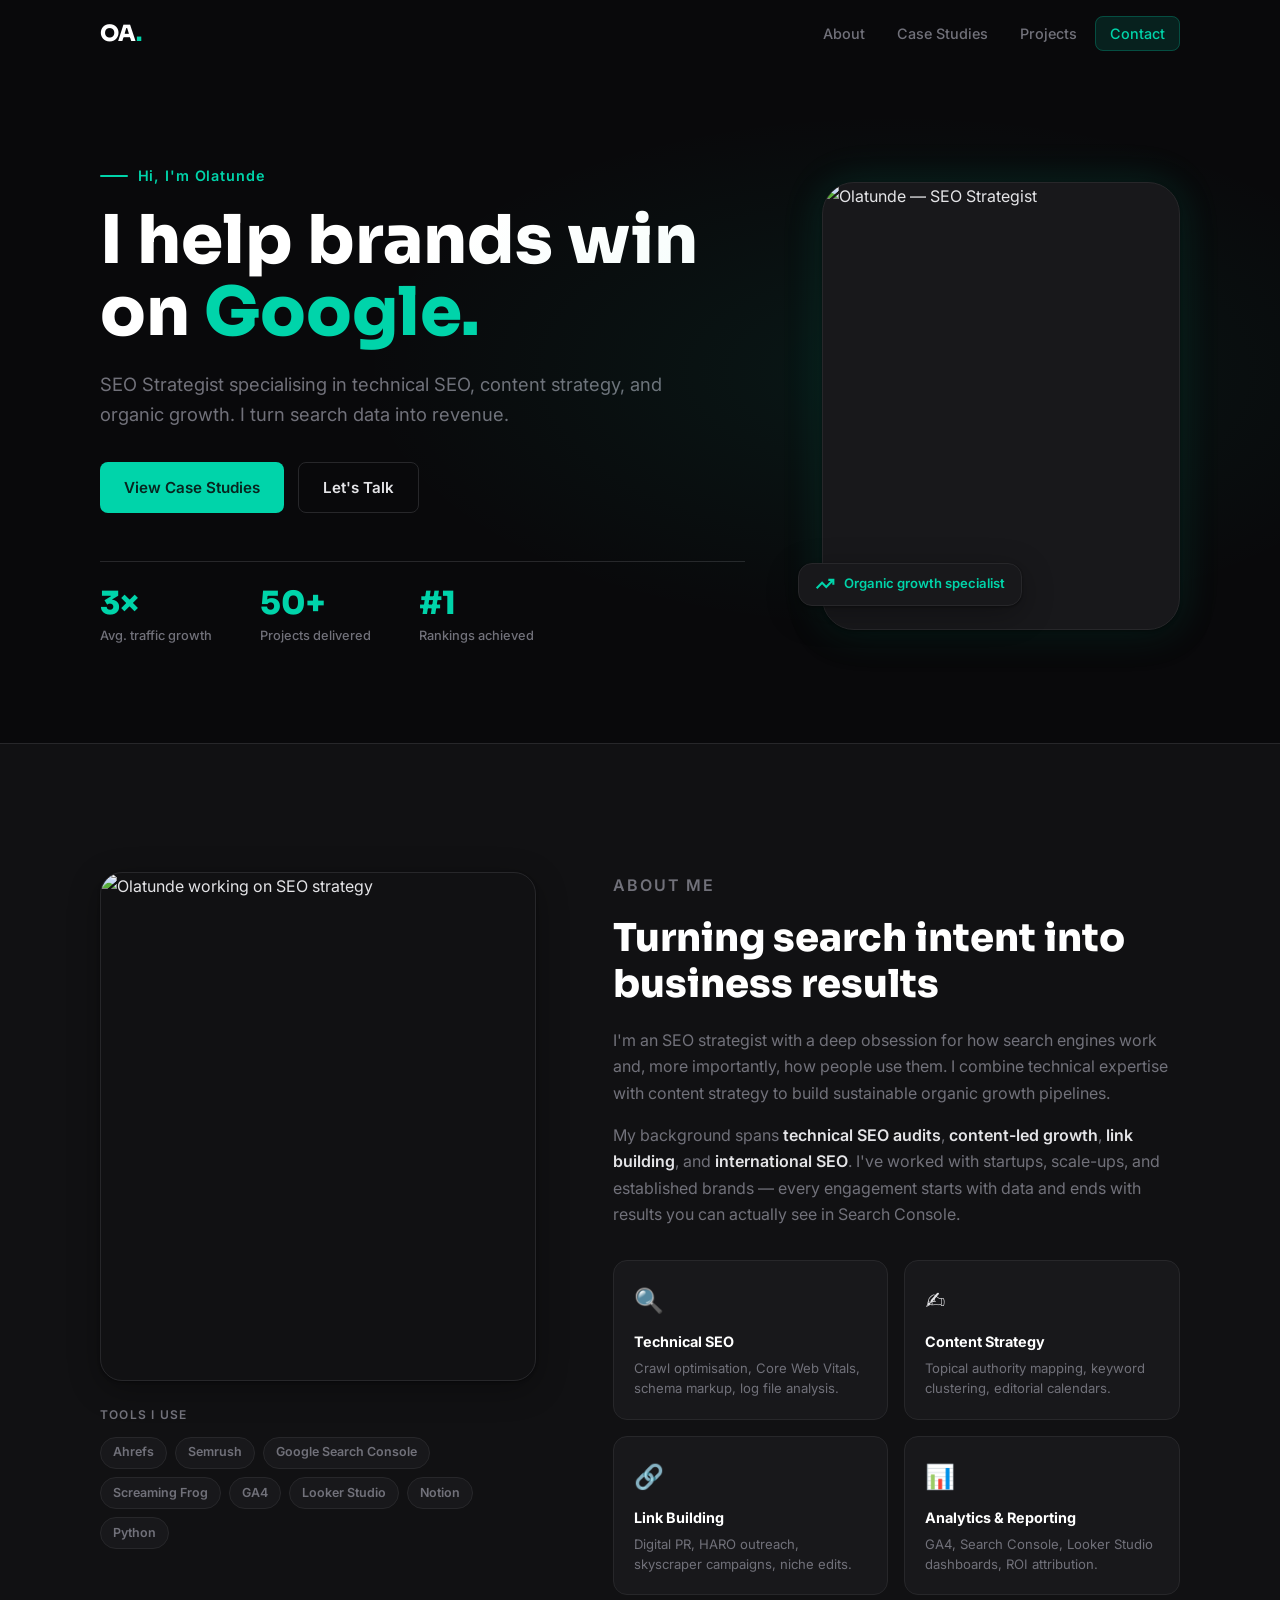
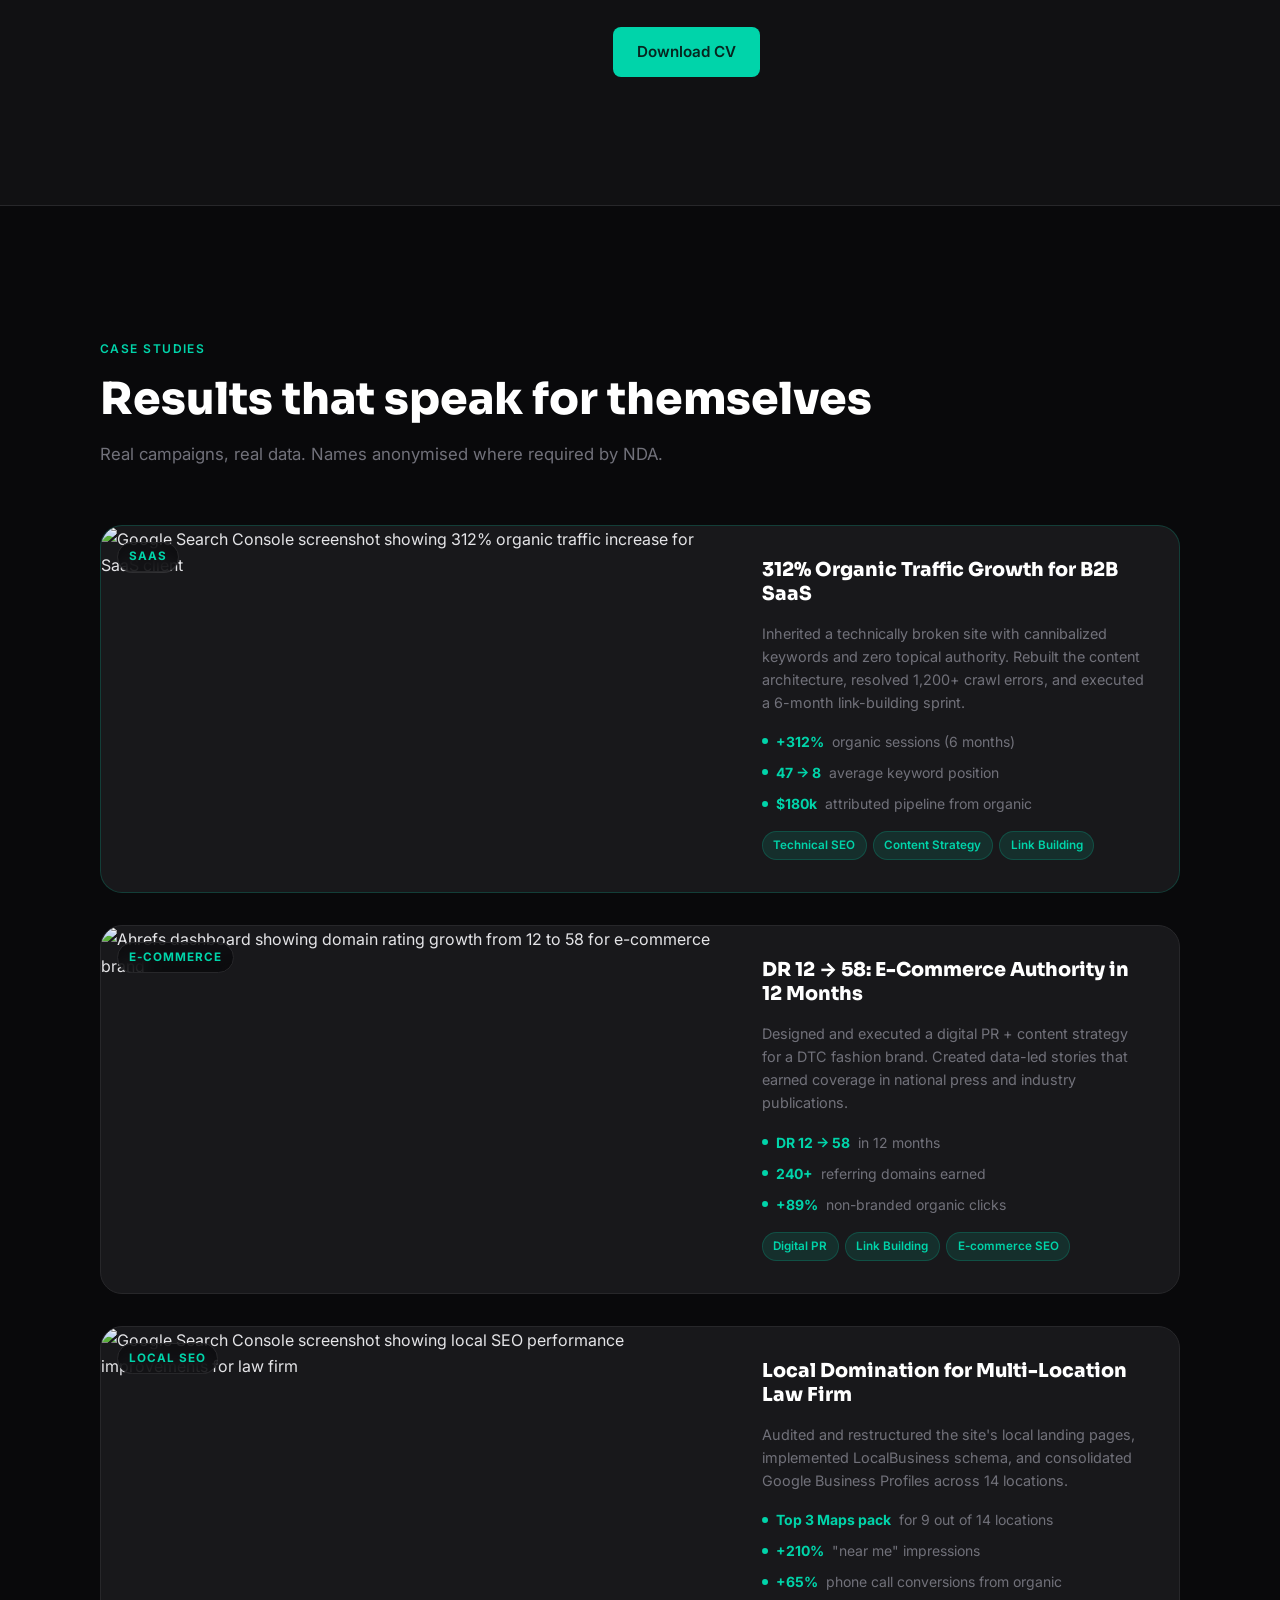
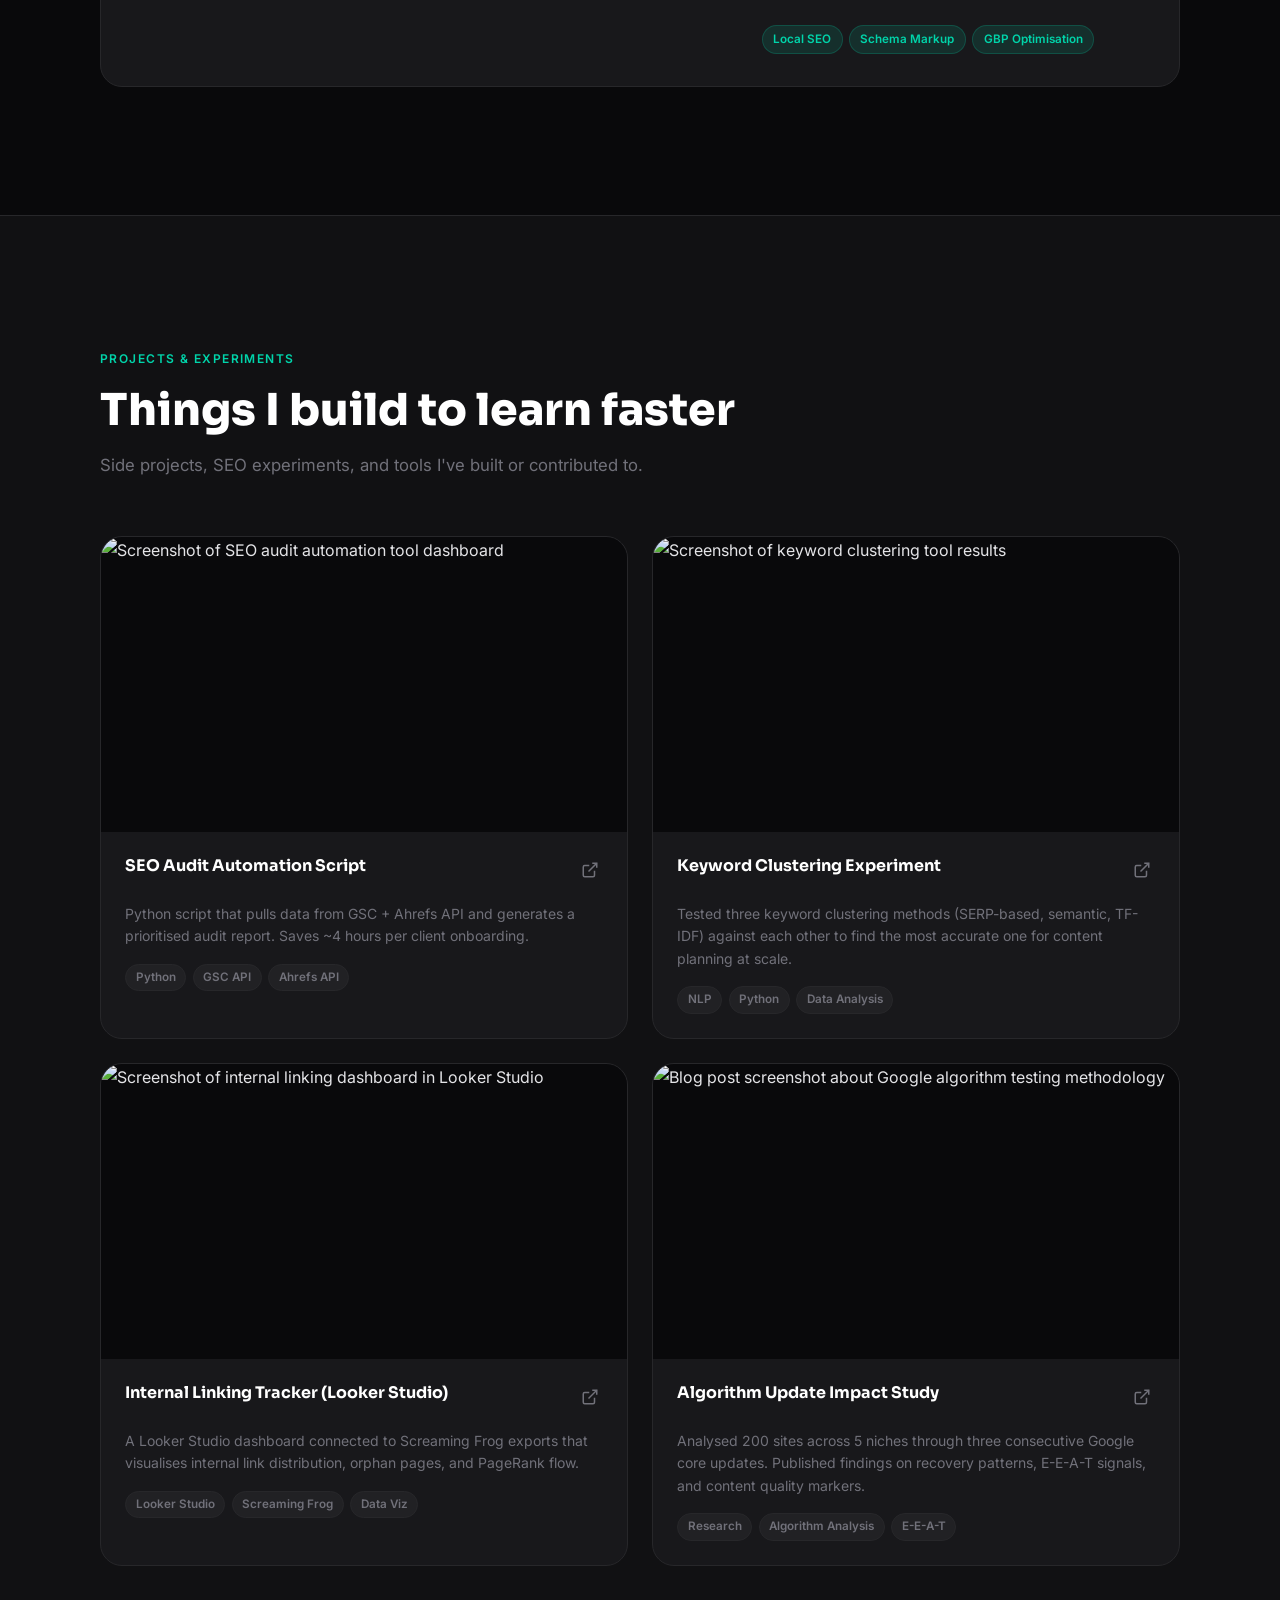
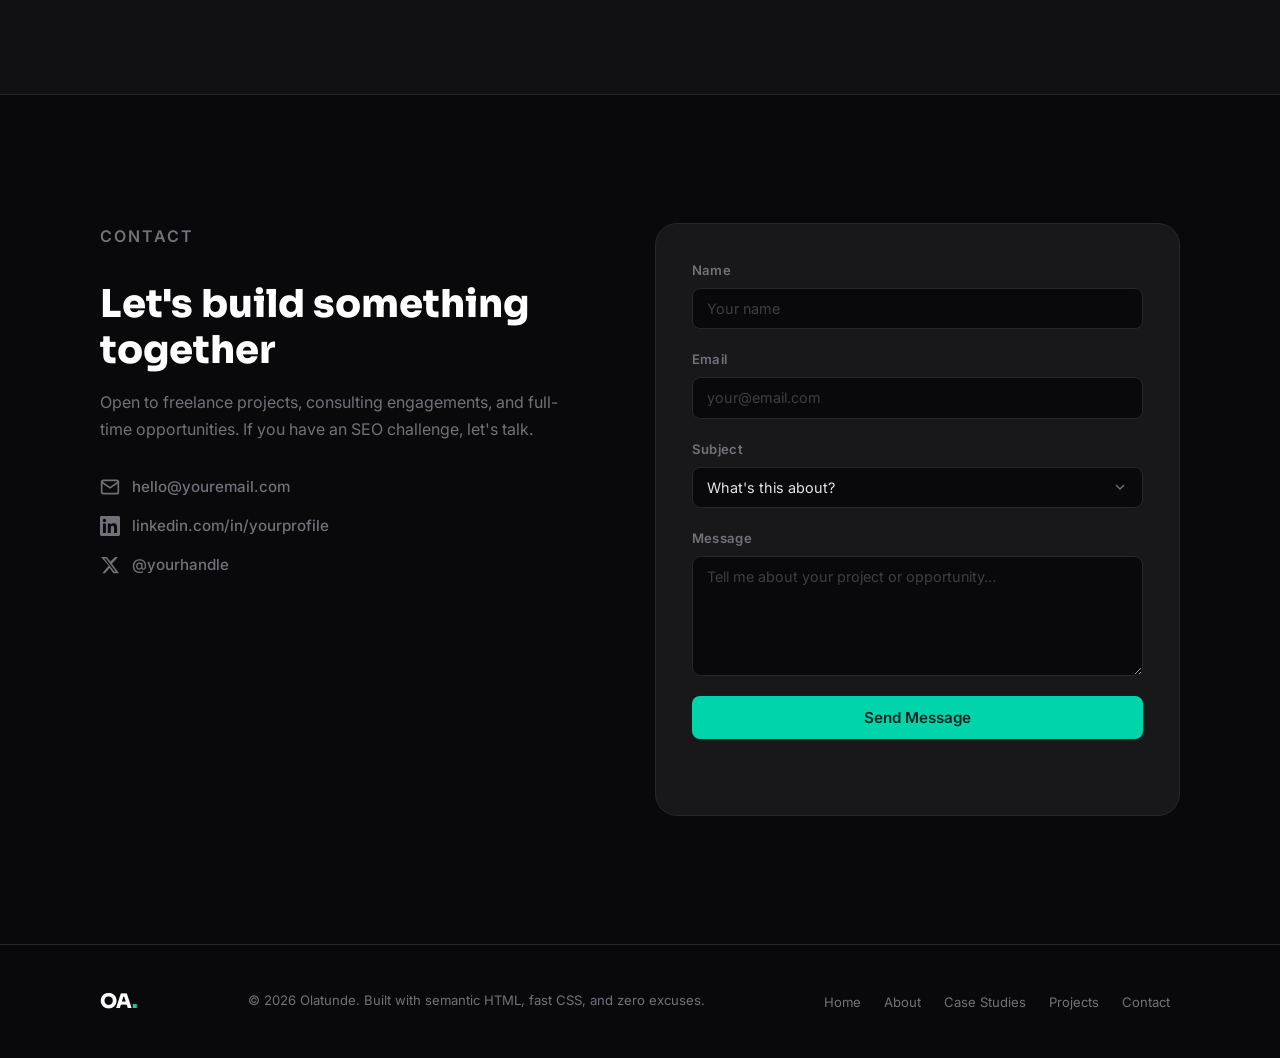
==== index.html @ 40ef5528 "Initial portfolio build: single-page SEO portfolio - Hero section with profile photo, headline, and " ====
<!DOCTYPE html>
<html lang="en">
<head>
  <meta charset="UTF-8" />
  <meta name="viewport" content="width=device-width, initial-scale=1.0" />

  <!-- Primary SEO -->
  <title>Olatunde | SEO Strategist & Growth Specialist</title>
  <meta name="description" content="SEO strategist helping brands grow organic traffic and revenue. View case studies, projects, and results." />
  <meta name="author" content="Olatunde" />
  <meta name="robots" content="index, follow" />
  <link rel="canonical" href="https://yourusername.netlify.app/" />

  <!-- Open Graph (LinkedIn, Slack, WhatsApp previews) -->
  <meta property="og:type" content="website" />
  <meta property="og:title" content="Olatunde | SEO Strategist & Growth Specialist" />
  <meta property="og:description" content="SEO strategist helping brands grow organic traffic and revenue. View case studies, projects, and results." />
  <meta property="og:url" content="https://yourusername.netlify.app/" />
  <meta property="og:image" content="images/og-cover.jpg" />

  <!-- Twitter Card -->
  <meta name="twitter:card" content="summary_large_image" />
  <meta name="twitter:title" content="Olatunde | SEO Strategist" />
  <meta name="twitter:description" content="SEO strategist helping brands grow organic traffic and revenue." />
  <meta name="twitter:image" content="images/og-cover.jpg" />

  <!-- Schema.org structured data -->
  <script type="application/ld+json">
  {
    "@context": "https://schema.org",
    "@type": "Person",
    "name": "Olatunde",
    "jobTitle": "SEO Strategist",
    "description": "SEO strategist helping brands grow organic traffic and revenue.",
    "url": "https://yourusername.netlify.app/",
    "image": "https://yourusername.netlify.app/images/profile.jpg",
    "sameAs": [
      "https://linkedin.com/in/yourprofile",
      "https://twitter.com/yourhandle"
    ]
  }
  </script>

  <link rel="stylesheet" href="styles.css" />
  <link rel="preconnect" href="https://fonts.googleapis.com" />
  <link rel="preconnect" href="https://fonts.gstatic.com" crossorigin />
  <link href="https://fonts.googleapis.com/css2?family=Inter:wght@400;500;600;700;800&family=Sora:wght@700;800&display=swap" rel="stylesheet" />
</head>
<body>

  <!-- ============================================================
       NAVIGATION
  ============================================================ -->
  <header class="site-header" id="site-header">
    <nav class="nav container" aria-label="Main navigation">
      <a href="#home" class="nav-logo">OA<span class="accent">.</span></a>
      <button class="nav-toggle" id="nav-toggle" aria-label="Toggle navigation" aria-expanded="false">
        <span></span><span></span><span></span>
      </button>
      <ul class="nav-links" id="nav-links" role="list">
        <li><a href="#about">About</a></li>
        <li><a href="#case-studies">Case Studies</a></li>
        <li><a href="#projects">Projects</a></li>
        <li><a href="#contact" class="nav-cta">Contact</a></li>
      </ul>
    </nav>
  </header>

  <main>

    <!-- ============================================================
         HERO
    ============================================================ -->
    <section class="hero" id="home" aria-label="Introduction">
      <div class="container hero-inner">
        <div class="hero-text">
          <p class="hero-eyebrow">Hi, I'm Olatunde</p>
          <h1 class="hero-headline">I help brands win on&nbsp;<span class="accent">Google.</span></h1>
          <p class="hero-sub">SEO Strategist specialising in technical SEO, content strategy, and organic growth. I turn search data into revenue.</p>
          <div class="hero-actions">
            <a href="#case-studies" class="btn btn-primary">View Case Studies</a>
            <a href="#contact" class="btn btn-ghost">Let's Talk</a>
          </div>
          <div class="hero-stats">
            <div class="stat">
              <strong>3×</strong>
              <span>Avg. traffic growth</span>
            </div>
            <div class="stat">
              <strong>50+</strong>
              <span>Projects delivered</span>
            </div>
            <div class="stat">
              <strong>#1</strong>
              <span>Rankings achieved</span>
            </div>
          </div>
        </div>
        <div class="hero-image-wrap">
          <!-- Replace src with your own photo -->
          <img
            src="images/profile.jpg"
            alt="Olatunde — SEO Strategist"
            class="hero-photo"
            width="420"
            height="500"
            loading="eager"
          />
          <div class="hero-badge">
            <svg width="20" height="20" viewBox="0 0 24 24" fill="none" stroke="currentColor" stroke-width="2.5" aria-hidden="true"><polyline points="22 7 13.5 15.5 8.5 10.5 2 17"/><polyline points="16 7 22 7 22 13"/></svg>
            <span>Organic growth specialist</span>
          </div>
        </div>
      </div>
    </section>

    <!-- ============================================================
         ABOUT
    ============================================================ -->
    <section class="section about" id="about" aria-label="About me">
      <div class="container about-grid">
        <div class="about-image-col">
          <div class="about-img-frame">
            <!-- Replace with a secondary photo or keep the same profile photo -->
            <img
              src="images/about.jpg"
              alt="Olatunde working on SEO strategy"
              width="480"
              height="560"
              loading="lazy"
            />
          </div>
          <div class="about-tools">
            <p class="label">Tools I use</p>
            <div class="tool-chips">
              <span>Ahrefs</span>
              <span>Semrush</span>
              <span>Google Search Console</span>
              <span>Screaming Frog</span>
              <span>GA4</span>
              <span>Looker Studio</span>
              <span>Notion</span>
              <span>Python</span>
            </div>
          </div>
        </div>
        <div class="about-content">
          <p class="section-label">About Me</p>
          <h2>Turning search intent into business results</h2>
          <p>I'm an SEO strategist with a deep obsession for how search engines work and, more importantly, how people use them. I combine technical expertise with content strategy to build sustainable organic growth pipelines.</p>
          <p>My background spans <strong>technical SEO audits</strong>, <strong>content-led growth</strong>, <strong>link building</strong>, and <strong>international SEO</strong>. I've worked with startups, scale-ups, and established brands — every engagement starts with data and ends with results you can actually see in Search Console.</p>
          <div class="skills-grid">
            <div class="skill-item">
              <div class="skill-icon" aria-hidden="true">🔍</div>
              <h3>Technical SEO</h3>
              <p>Crawl optimisation, Core Web Vitals, schema markup, log file analysis.</p>
            </div>
            <div class="skill-item">
              <div class="skill-icon" aria-hidden="true">✍️</div>
              <h3>Content Strategy</h3>
              <p>Topical authority mapping, keyword clustering, editorial calendars.</p>
            </div>
            <div class="skill-item">
              <div class="skill-icon" aria-hidden="true">🔗</div>
              <h3>Link Building</h3>
              <p>Digital PR, HARO outreach, skyscraper campaigns, niche edits.</p>
            </div>
            <div class="skill-item">
              <div class="skill-icon" aria-hidden="true">📊</div>
              <h3>Analytics & Reporting</h3>
              <p>GA4, Search Console, Looker Studio dashboards, ROI attribution.</p>
            </div>
          </div>
          <a href="files/olatunde-cv.pdf" class="btn btn-primary" download>Download CV</a>
        </div>
      </div>
    </section>

    <!-- ============================================================
         CASE STUDIES
    ============================================================ -->
    <section class="section case-studies" id="case-studies" aria-label="Case studies">
      <div class="container">
        <p class="section-label">Case Studies</p>
        <h2 class="section-title">Results that speak for themselves</h2>
        <p class="section-sub">Real campaigns, real data. Names anonymised where required by NDA.</p>

        <div class="cases-grid">

          <!-- Case Study 1 -->
          <article class="case-card case-card--featured" itemscope itemtype="https://schema.org/CreativeWork">
            <div class="case-image">
              <!-- Replace with a screenshot of your GSC / Ahrefs results -->
              <img
                src="images/case-study-1.jpg"
                alt="Google Search Console screenshot showing 312% organic traffic increase for SaaS client"
                itemprop="image"
                loading="lazy"
                width="700"
                height="400"
              />
              <span class="case-tag">SaaS</span>
            </div>
            <div class="case-body">
              <h3 itemprop="name">312% Organic Traffic Growth for B2B SaaS</h3>
              <p itemprop="description">Inherited a technically broken site with cannibalized keywords and zero topical authority. Rebuilt the content architecture, resolved 1,200+ crawl errors, and executed a 6-month link-building sprint.</p>
              <ul class="case-results">
                <li><strong>+312%</strong> organic sessions (6 months)</li>
                <li><strong>47 → 8</strong> average keyword position</li>
                <li><strong>$180k</strong> attributed pipeline from organic</li>
              </ul>
              <div class="case-chips">
                <span>Technical SEO</span>
                <span>Content Strategy</span>
                <span>Link Building</span>
              </div>
            </div>
          </article>

          <!-- Case Study 2 -->
          <article class="case-card" itemscope itemtype="https://schema.org/CreativeWork">
            <div class="case-image">
              <img
                src="images/case-study-2.jpg"
                alt="Ahrefs dashboard showing domain rating growth from 12 to 58 for e-commerce brand"
                itemprop="image"
                loading="lazy"
                width="700"
                height="400"
              />
              <span class="case-tag">E-commerce</span>
            </div>
            <div class="case-body">
              <h3 itemprop="name">DR 12 → 58: E-Commerce Authority in 12 Months</h3>
              <p itemprop="description">Designed and executed a digital PR + content strategy for a DTC fashion brand. Created data-led stories that earned coverage in national press and industry publications.</p>
              <ul class="case-results">
                <li><strong>DR 12 → 58</strong> in 12 months</li>
                <li><strong>240+</strong> referring domains earned</li>
                <li><strong>+89%</strong> non-branded organic clicks</li>
              </ul>
              <div class="case-chips">
                <span>Digital PR</span>
                <span>Link Building</span>
                <span>E-commerce SEO</span>
              </div>
            </div>
          </article>

          <!-- Case Study 3 -->
          <article class="case-card" itemscope itemtype="https://schema.org/CreativeWork">
            <div class="case-image">
              <img
                src="images/case-study-3.jpg"
                alt="Google Search Console screenshot showing local SEO performance improvements for law firm"
                itemprop="image"
                loading="lazy"
                width="700"
                height="400"
              />
              <span class="case-tag">Local SEO</span>
            </div>
            <div class="case-body">
              <h3 itemprop="name">Local Domination for Multi-Location Law Firm</h3>
              <p itemprop="description">Audited and restructured the site's local landing pages, implemented LocalBusiness schema, and consolidated Google Business Profiles across 14 locations.</p>
              <ul class="case-results">
                <li><strong>Top 3 Maps pack</strong> for 9 out of 14 locations</li>
                <li><strong>+210%</strong> "near me" impressions</li>
                <li><strong>+65%</strong> phone call conversions from organic</li>
              </ul>
              <div class="case-chips">
                <span>Local SEO</span>
                <span>Schema Markup</span>
                <span>GBP Optimisation</span>
              </div>
            </div>
          </article>

        </div>
      </div>
    </section>

    <!-- ============================================================
         PROJECTS / EXPERIMENTS
    ============================================================ -->
    <section class="section projects" id="projects" aria-label="Personal projects and experiments">
      <div class="container">
        <p class="section-label">Projects & Experiments</p>
        <h2 class="section-title">Things I build to learn faster</h2>
        <p class="section-sub">Side projects, SEO experiments, and tools I've built or contributed to.</p>

        <div class="projects-grid">

          <article class="project-card">
            <div class="project-image">
              <img
                src="images/project-1.jpg"
                alt="Screenshot of SEO audit automation tool dashboard"
                loading="lazy"
                width="480"
                height="280"
              />
            </div>
            <div class="project-body">
              <div class="project-header">
                <h3>SEO Audit Automation Script</h3>
                <a href="https://github.com/yourusername/seo-audit-tool" target="_blank" rel="noopener noreferrer" class="project-link" aria-label="View SEO Audit Automation on GitHub">
                  <svg width="18" height="18" viewBox="0 0 24 24" fill="none" stroke="currentColor" stroke-width="2" aria-hidden="true"><path d="M18 13v6a2 2 0 0 1-2 2H5a2 2 0 0 1-2-2V8a2 2 0 0 1 2-2h6"/><polyline points="15 3 21 3 21 9"/><line x1="10" y1="14" x2="21" y2="3"/></svg>
                </a>
              </div>
              <p>Python script that pulls data from GSC + Ahrefs API and generates a prioritised audit report. Saves ~4 hours per client onboarding.</p>
              <div class="project-chips">
                <span>Python</span><span>GSC API</span><span>Ahrefs API</span>
              </div>
            </div>
          </article>

          <article class="project-card">
            <div class="project-image">
              <img
                src="images/project-2.jpg"
                alt="Screenshot of keyword clustering tool results"
                loading="lazy"
                width="480"
                height="280"
              />
            </div>
            <div class="project-body">
              <div class="project-header">
                <h3>Keyword Clustering Experiment</h3>
                <a href="https://github.com/yourusername/keyword-clustering" target="_blank" rel="noopener noreferrer" class="project-link" aria-label="View Keyword Clustering Experiment on GitHub">
                  <svg width="18" height="18" viewBox="0 0 24 24" fill="none" stroke="currentColor" stroke-width="2" aria-hidden="true"><path d="M18 13v6a2 2 0 0 1-2 2H5a2 2 0 0 1-2-2V8a2 2 0 0 1 2-2h6"/><polyline points="15 3 21 3 21 9"/><line x1="10" y1="14" x2="21" y2="3"/></svg>
                </a>
              </div>
              <p>Tested three keyword clustering methods (SERP-based, semantic, TF-IDF) against each other to find the most accurate one for content planning at scale.</p>
              <div class="project-chips">
                <span>NLP</span><span>Python</span><span>Data Analysis</span>
              </div>
            </div>
          </article>

          <article class="project-card">
            <div class="project-image">
              <img
                src="images/project-3.jpg"
                alt="Screenshot of internal linking dashboard in Looker Studio"
                loading="lazy"
                width="480"
                height="280"
              />
            </div>
            <div class="project-body">
              <div class="project-header">
                <h3>Internal Linking Tracker (Looker Studio)</h3>
                <a href="https://github.com/yourusername/internal-link-tracker" target="_blank" rel="noopener noreferrer" class="project-link" aria-label="View Internal Linking Tracker on GitHub">
                  <svg width="18" height="18" viewBox="0 0 24 24" fill="none" stroke="currentColor" stroke-width="2" aria-hidden="true"><path d="M18 13v6a2 2 0 0 1-2 2H5a2 2 0 0 1-2-2V8a2 2 0 0 1 2-2h6"/><polyline points="15 3 21 3 21 9"/><line x1="10" y1="14" x2="21" y2="3"/></svg>
                </a>
              </div>
              <p>A Looker Studio dashboard connected to Screaming Frog exports that visualises internal link distribution, orphan pages, and PageRank flow.</p>
              <div class="project-chips">
                <span>Looker Studio</span><span>Screaming Frog</span><span>Data Viz</span>
              </div>
            </div>
          </article>

          <article class="project-card">
            <div class="project-image">
              <img
                src="images/project-4.jpg"
                alt="Blog post screenshot about Google algorithm testing methodology"
                loading="lazy"
                width="480"
                height="280"
              />
            </div>
            <div class="project-body">
              <div class="project-header">
                <h3>Algorithm Update Impact Study</h3>
                <a href="https://yourusername.netlify.app/blog/algorithm-study" target="_blank" rel="noopener noreferrer" class="project-link" aria-label="Read the Algorithm Update Study">
                  <svg width="18" height="18" viewBox="0 0 24 24" fill="none" stroke="currentColor" stroke-width="2" aria-hidden="true"><path d="M18 13v6a2 2 0 0 1-2 2H5a2 2 0 0 1-2-2V8a2 2 0 0 1 2-2h6"/><polyline points="15 3 21 3 21 9"/><line x1="10" y1="14" x2="21" y2="3"/></svg>
                </a>
              </div>
              <p>Analysed 200 sites across 5 niches through three consecutive Google core updates. Published findings on recovery patterns, E-E-A-T signals, and content quality markers.</p>
              <div class="project-chips">
                <span>Research</span><span>Algorithm Analysis</span><span>E-E-A-T</span>
              </div>
            </div>
          </article>

        </div>
      </div>
    </section>

    <!-- ============================================================
         CONTACT
    ============================================================ -->
    <section class="section contact" id="contact" aria-label="Contact">
      <div class="container contact-inner">
        <div class="contact-text">
          <p class="section-label">Contact</p>
          <h2>Let's build something together</h2>
          <p>Open to freelance projects, consulting engagements, and full-time opportunities. If you have an SEO challenge, let's talk.</p>
          <ul class="contact-links" role="list">
            <li>
              <a href="mailto:hello@youremail.com" class="contact-link">
                <svg width="20" height="20" viewBox="0 0 24 24" fill="none" stroke="currentColor" stroke-width="2" aria-hidden="true"><path d="M4 4h16c1.1 0 2 .9 2 2v12c0 1.1-.9 2-2 2H4c-1.1 0-2-.9-2-2V6c0-1.1.9-2 2-2z"/><polyline points="22,6 12,13 2,6"/></svg>
                hello@youremail.com
              </a>
            </li>
            <li>
              <a href="https://linkedin.com/in/yourprofile" target="_blank" rel="noopener noreferrer" class="contact-link">
                <svg width="20" height="20" viewBox="0 0 24 24" fill="currentColor" aria-hidden="true"><path d="M20.447 20.452h-3.554v-5.569c0-1.328-.027-3.037-1.852-3.037-1.853 0-2.136 1.445-2.136 2.939v5.667H9.351V9h3.414v1.561h.046c.477-.9 1.637-1.85 3.37-1.85 3.601 0 4.267 2.37 4.267 5.455v6.286zM5.337 7.433a2.062 2.062 0 0 1-2.063-2.065 2.064 2.064 0 1 1 2.063 2.065zm1.782 13.019H3.555V9h3.564v11.452zM22.225 0H1.771C.792 0 0 .774 0 1.729v20.542C0 23.227.792 24 1.771 24h20.451C23.2 24 24 23.227 24 22.271V1.729C24 .774 23.2 0 22.222 0h.003z"/></svg>
                linkedin.com/in/yourprofile
              </a>
            </li>
            <li>
              <a href="https://twitter.com/yourhandle" target="_blank" rel="noopener noreferrer" class="contact-link">
                <svg width="20" height="20" viewBox="0 0 24 24" fill="currentColor" aria-hidden="true"><path d="M18.244 2.25h3.308l-7.227 8.26 8.502 11.24H16.17l-4.714-6.231-5.401 6.231H2.744l7.737-8.835L1.254 2.25H8.08l4.259 5.632L18.244 2.25zm-1.161 17.52h1.833L7.084 4.126H5.117L17.083 19.77z"/></svg>
                @yourhandle
              </a>
            </li>
          </ul>
        </div>
        <form class="contact-form" id="contact-form" action="https://formspree.io/f/YOUR_FORM_ID" method="POST" novalidate>
          <div class="form-group">
            <label for="name">Name</label>
            <input type="text" id="name" name="name" placeholder="Your name" required autocomplete="name" />
          </div>
          <div class="form-group">
            <label for="email">Email</label>
            <input type="email" id="email" name="email" placeholder="your@email.com" required autocomplete="email" />
          </div>
          <div class="form-group">
            <label for="subject">Subject</label>
            <select id="subject" name="subject" required>
              <option value="" disabled selected>What's this about?</option>
              <option value="freelance">Freelance project</option>
              <option value="fulltime">Full-time opportunity</option>
              <option value="consulting">Consulting</option>
              <option value="other">Something else</option>
            </select>
          </div>
          <div class="form-group">
            <label for="message">Message</label>
            <textarea id="message" name="message" rows="5" placeholder="Tell me about your project or opportunity…" required></textarea>
          </div>
          <button type="submit" class="btn btn-primary btn-full">Send Message</button>
          <p class="form-status" id="form-status" aria-live="polite"></p>
        </form>
      </div>
    </section>

  </main>

  <!-- ============================================================
       FOOTER
  ============================================================ -->
  <footer class="site-footer">
    <div class="container footer-inner">
      <p class="footer-logo">OA<span class="accent">.</span></p>
      <p class="footer-copy">&copy; <span id="year"></span> Olatunde. Built with semantic HTML, fast CSS, and zero excuses.</p>
      <ul class="footer-nav" role="list">
        <li><a href="#home">Home</a></li>
        <li><a href="#about">About</a></li>
        <li><a href="#case-studies">Case Studies</a></li>
        <li><a href="#projects">Projects</a></li>
        <li><a href="#contact">Contact</a></li>
      </ul>
    </div>
  </footer>

  <script src="script.js"></script>
</body>
</html>
---- styles.css ----
/* ============================================================
   DESIGN TOKENS
============================================================ */
:root {
  --color-bg: #09090b;
  --color-bg-2: #111113;
  --color-bg-card: #18181b;
  --color-border: #27272a;
  --color-text: #e4e4e7;
  --color-text-muted: #71717a;
  --color-accent: #00d4aa;
  --color-accent-dim: rgba(0, 212, 170, 0.12);
  --color-accent-hover: #00f0c2;
  --color-white: #ffffff;

  --font-sans: 'Inter', system-ui, -apple-system, sans-serif;
  --font-display: 'Sora', 'Inter', system-ui, sans-serif;

  --radius-sm: 8px;
  --radius-md: 14px;
  --radius-lg: 22px;
  --radius-xl: 32px;

  --shadow-card: 0 1px 3px rgba(0,0,0,0.4), 0 8px 32px rgba(0,0,0,0.3);
  --shadow-accent: 0 0 40px rgba(0, 212, 170, 0.15);

  --max-width: 1160px;
  --nav-h: 68px;

  --transition: 0.22s cubic-bezier(0.4, 0, 0.2, 1);
}

/* ============================================================
   RESET & BASE
============================================================ */
*, *::before, *::after {
  box-sizing: border-box;
  margin: 0;
  padding: 0;
}

html {
  scroll-behavior: smooth;
  scroll-padding-top: var(--nav-h);
  -webkit-text-size-adjust: 100%;
}

body {
  font-family: var(--font-sans);
  background-color: var(--color-bg);
  color: var(--color-text);
  line-height: 1.65;
  font-size: 1rem;
  -webkit-font-smoothing: antialiased;
}

img, video {
  display: block;
  max-width: 100%;
  height: auto;
}

a {
  color: inherit;
  text-decoration: none;
}

ul { list-style: none; }

button {
  font-family: inherit;
  cursor: pointer;
  border: none;
  background: none;
}

/* ============================================================
   LAYOUT
============================================================ */
.container {
  width: 100%;
  max-width: var(--max-width);
  margin-inline: auto;
  padding-inline: clamp(1.25rem, 5vw, 2.5rem);
}

.section {
  padding-block: clamp(5rem, 10vw, 8rem);
}

/* ============================================================
   TYPOGRAPHY HELPERS
============================================================ */
.section-label {
  display: inline-block;
  font-size: 0.75rem;
  font-weight: 600;
  letter-spacing: 0.12em;
  text-transform: uppercase;
  color: var(--color-accent);
  margin-bottom: 1rem;
}

.section-title {
  font-family: var(--font-display);
  font-size: clamp(1.9rem, 4vw, 2.75rem);
  font-weight: 800;
  line-height: 1.15;
  color: var(--color-white);
  margin-bottom: 1rem;
}

.section-sub {
  font-size: 1.05rem;
  color: var(--color-text-muted);
  max-width: 52ch;
  margin-bottom: 3.5rem;
}

.accent { color: var(--color-accent); }
.label { font-size: 0.75rem; font-weight: 600; letter-spacing: 0.1em; text-transform: uppercase; color: var(--color-text-muted); margin-bottom: 0.75rem; }

/* ============================================================
   BUTTONS
============================================================ */
.btn {
  display: inline-flex;
  align-items: center;
  gap: 0.5rem;
  padding: 0.75rem 1.5rem;
  border-radius: var(--radius-sm);
  font-size: 0.95rem;
  font-weight: 600;
  transition: all var(--transition);
  white-space: nowrap;
}

.btn-primary {
  background: var(--color-accent);
  color: #07251f;
}
.btn-primary:hover, .btn-primary:focus-visible {
  background: var(--color-accent-hover);
  box-shadow: 0 0 24px rgba(0, 212, 170, 0.35);
  transform: translateY(-1px);
}

.btn-ghost {
  border: 1px solid var(--color-border);
  color: var(--color-text);
  background: transparent;
}
.btn-ghost:hover, .btn-ghost:focus-visible {
  border-color: var(--color-accent);
  color: var(--color-accent);
  transform: translateY(-1px);
}

.btn-full { width: 100%; justify-content: center; }

/* ============================================================
   NAVIGATION
============================================================ */
.site-header {
  position: fixed;
  top: 0;
  inset-inline: 0;
  z-index: 100;
  height: var(--nav-h);
  display: flex;
  align-items: center;
  transition: background var(--transition), backdrop-filter var(--transition), border-color var(--transition);
  border-bottom: 1px solid transparent;
}

.site-header.scrolled {
  background: rgba(9, 9, 11, 0.85);
  backdrop-filter: blur(16px);
  -webkit-backdrop-filter: blur(16px);
  border-color: var(--color-border);
}

.nav {
  display: flex;
  align-items: center;
  justify-content: space-between;
  gap: 2rem;
}

.nav-logo {
  font-family: var(--font-display);
  font-size: 1.4rem;
  font-weight: 800;
  color: var(--color-white);
  flex-shrink: 0;
}

.nav-links {
  display: flex;
  align-items: center;
  gap: 0.25rem;
}

.nav-links a {
  padding: 0.5rem 0.875rem;
  font-size: 0.9rem;
  font-weight: 500;
  border-radius: var(--radius-sm);
  color: var(--color-text-muted);
  transition: color var(--transition), background var(--transition);
}
.nav-links a:hover, .nav-links a:focus-visible, .nav-links a.active {
  color: var(--color-white);
  background: rgba(255,255,255,0.06);
}

.nav-cta {
  background: var(--color-accent-dim) !important;
  color: var(--color-accent) !important;
  border: 1px solid rgba(0, 212, 170, 0.25) !important;
}
.nav-cta:hover, .nav-cta:focus-visible {
  background: var(--color-accent-dim) !important;
  color: var(--color-accent-hover) !important;
  border-color: var(--color-accent) !important;
}

/* Hamburger */
.nav-toggle {
  display: none;
  flex-direction: column;
  gap: 5px;
  padding: 0.5rem;
  border-radius: var(--radius-sm);
}
.nav-toggle span {
  display: block;
  width: 22px;
  height: 2px;
  background: var(--color-text);
  border-radius: 2px;
  transition: transform var(--transition), opacity var(--transition);
}
.nav-toggle[aria-expanded="true"] span:nth-child(1) { transform: translateY(7px) rotate(45deg); }
.nav-toggle[aria-expanded="true"] span:nth-child(2) { opacity: 0; }
.nav-toggle[aria-expanded="true"] span:nth-child(3) { transform: translateY(-7px) rotate(-45deg); }

/* ============================================================
   HERO
============================================================ */
.hero {
  padding-top: calc(var(--nav-h) + clamp(3rem, 8vw, 6rem));
  padding-bottom: clamp(4rem, 8vw, 6rem);
  position: relative;
  overflow: hidden;
}

/* subtle radial glow */
.hero::before {
  content: '';
  position: absolute;
  inset: 0;
  background: radial-gradient(ellipse 60% 50% at 70% 50%, rgba(0,212,170,0.07) 0%, transparent 70%);
  pointer-events: none;
}

.hero-inner {
  display: grid;
  grid-template-columns: 1fr auto;
  gap: clamp(2rem, 6vw, 5rem);
  align-items: center;
}

.hero-eyebrow {
  font-size: 0.9rem;
  font-weight: 600;
  color: var(--color-accent);
  letter-spacing: 0.06em;
  margin-bottom: 1rem;
  display: flex;
  align-items: center;
  gap: 0.6rem;
}
.hero-eyebrow::before {
  content: '';
  display: block;
  width: 28px;
  height: 2px;
  background: var(--color-accent);
  border-radius: 2px;
}

.hero-headline {
  font-family: var(--font-display);
  font-size: clamp(2.4rem, 6vw, 4.2rem);
  font-weight: 800;
  line-height: 1.08;
  color: var(--color-white);
  margin-bottom: 1.25rem;
}

.hero-sub {
  font-size: clamp(1rem, 2vw, 1.15rem);
  color: var(--color-text-muted);
  max-width: 48ch;
  margin-bottom: 2rem;
}

.hero-actions {
  display: flex;
  flex-wrap: wrap;
  gap: 0.875rem;
  margin-bottom: 3rem;
}

.hero-stats {
  display: flex;
  gap: clamp(1.5rem, 4vw, 3rem);
  padding-top: 1.5rem;
  border-top: 1px solid var(--color-border);
}

.stat strong {
  display: block;
  font-family: var(--font-display);
  font-size: clamp(1.5rem, 3vw, 2rem);
  font-weight: 800;
  color: var(--color-accent);
  line-height: 1.1;
}

.stat span {
  font-size: 0.8rem;
  color: var(--color-text-muted);
  font-weight: 500;
}

/* Profile photo */
.hero-image-wrap {
  position: relative;
  flex-shrink: 0;
}

.hero-photo {
  width: clamp(240px, 28vw, 380px);
  height: auto;
  aspect-ratio: 4/5;
  object-fit: cover;
  border-radius: var(--radius-xl);
  border: 1px solid var(--color-border);
  box-shadow: var(--shadow-card), var(--shadow-accent);
}

/* Placeholder style when no image */
.hero-photo[src="images/profile.jpg"]:not([complete]) {
  background: var(--color-bg-card);
}

.hero-badge {
  position: absolute;
  bottom: 1.5rem;
  left: -1.5rem;
  display: flex;
  align-items: center;
  gap: 0.6rem;
  background: var(--color-bg-card);
  border: 1px solid var(--color-border);
  padding: 0.6rem 1rem;
  border-radius: var(--radius-md);
  font-size: 0.82rem;
  font-weight: 600;
  color: var(--color-accent);
  box-shadow: var(--shadow-card);
  backdrop-filter: blur(8px);
}

/* ============================================================
   ABOUT
============================================================ */
.about {
  background: var(--color-bg-2);
  border-top: 1px solid var(--color-border);
  border-bottom: 1px solid var(--color-border);
}

.about-grid {
  display: grid;
  grid-template-columns: 1fr 1.3fr;
  gap: clamp(2.5rem, 6vw, 5rem);
  align-items: start;
}

.about-img-frame {
  border-radius: var(--radius-lg);
  overflow: hidden;
  border: 1px solid var(--color-border);
  box-shadow: var(--shadow-card);
  margin-bottom: 1.5rem;
}

.about-img-frame img {
  width: 100%;
  height: auto;
  aspect-ratio: 6/7;
  object-fit: cover;
  display: block;
}

.tool-chips {
  display: flex;
  flex-wrap: wrap;
  gap: 0.5rem;
}

.tool-chips span {
  font-size: 0.78rem;
  font-weight: 600;
  background: var(--color-bg-card);
  border: 1px solid var(--color-border);
  color: var(--color-text-muted);
  padding: 0.3rem 0.75rem;
  border-radius: 99px;
}

.about-content h2 {
  font-family: var(--font-display);
  font-size: clamp(1.7rem, 3.5vw, 2.4rem);
  font-weight: 800;
  color: var(--color-white);
  line-height: 1.2;
  margin-bottom: 1.25rem;
}

.about-content p {
  color: var(--color-text-muted);
  margin-bottom: 1rem;
  font-size: 1rem;
}

.about-content strong {
  color: var(--color-text);
  font-weight: 600;
}

.skills-grid {
  display: grid;
  grid-template-columns: 1fr 1fr;
  gap: 1rem;
  margin: 2rem 0;
}

.skill-item {
  background: var(--color-bg-card);
  border: 1px solid var(--color-border);
  border-radius: var(--radius-md);
  padding: 1.25rem;
  transition: border-color var(--transition);
}
.skill-item:hover { border-color: rgba(0,212,170,0.3); }

.skill-icon { font-size: 1.5rem; margin-bottom: 0.6rem; }

.skill-item h3 {
  font-size: 0.9rem;
  font-weight: 700;
  color: var(--color-white);
  margin-bottom: 0.35rem;
}

.skill-item p {
  font-size: 0.82rem;
  color: var(--color-text-muted);
  margin: 0;
  line-height: 1.5;
}

/* ============================================================
   CASE STUDIES
============================================================ */
.cases-grid {
  display: grid;
  grid-template-columns: 1fr;
  gap: 2rem;
}

.case-card {
  background: var(--color-bg-card);
  border: 1px solid var(--color-border);
  border-radius: var(--radius-lg);
  overflow: hidden;
  display: grid;
  grid-template-columns: 1.4fr 1fr;
  transition: border-color var(--transition), transform var(--transition), box-shadow var(--transition);
}

.case-card:hover {
  border-color: rgba(0,212,170,0.3);
  transform: translateY(-3px);
  box-shadow: var(--shadow-card), var(--shadow-accent);
}

.case-card--featured {
  border-color: rgba(0,212,170,0.2);
}

.case-image {
  position: relative;
  overflow: hidden;
}

.case-image img {
  width: 100%;
  height: 100%;
  object-fit: cover;
  transition: transform 0.4s ease;
}
.case-card:hover .case-image img { transform: scale(1.03); }

.case-tag {
  position: absolute;
  top: 1rem;
  left: 1rem;
  background: rgba(9, 9, 11, 0.75);
  backdrop-filter: blur(8px);
  border: 1px solid var(--color-border);
  color: var(--color-accent);
  font-size: 0.73rem;
  font-weight: 700;
  letter-spacing: 0.08em;
  text-transform: uppercase;
  padding: 0.3rem 0.7rem;
  border-radius: 99px;
}

.case-body {
  padding: clamp(1.5rem, 3vw, 2rem);
  display: flex;
  flex-direction: column;
  justify-content: center;
  gap: 1rem;
}

.case-body h3 {
  font-family: var(--font-display);
  font-size: 1.2rem;
  font-weight: 800;
  color: var(--color-white);
  line-height: 1.25;
}

.case-body > p {
  font-size: 0.9rem;
  color: var(--color-text-muted);
  line-height: 1.6;
}

.case-results {
  list-style: none;
  display: flex;
  flex-direction: column;
  gap: 0.5rem;
}

.case-results li {
  font-size: 0.875rem;
  color: var(--color-text-muted);
  display: flex;
  align-items: center;
  gap: 0.5rem;
}

.case-results li::before {
  content: '';
  display: block;
  width: 6px;
  height: 6px;
  border-radius: 50%;
  background: var(--color-accent);
  flex-shrink: 0;
}

.case-results strong {
  color: var(--color-accent);
  font-weight: 700;
}

.case-chips {
  display: flex;
  flex-wrap: wrap;
  gap: 0.4rem;
  margin-top: auto;
}

.case-chips span {
  font-size: 0.73rem;
  font-weight: 600;
  background: var(--color-accent-dim);
  color: var(--color-accent);
  padding: 0.25rem 0.65rem;
  border-radius: 99px;
  border: 1px solid rgba(0,212,170,0.2);
}

/* ============================================================
   PROJECTS
============================================================ */
.projects { background: var(--color-bg-2); border-top: 1px solid var(--color-border); border-bottom: 1px solid var(--color-border); }

.projects-grid {
  display: grid;
  grid-template-columns: repeat(2, 1fr);
  gap: 1.5rem;
}

.project-card {
  background: var(--color-bg-card);
  border: 1px solid var(--color-border);
  border-radius: var(--radius-lg);
  overflow: hidden;
  transition: border-color var(--transition), transform var(--transition), box-shadow var(--transition);
}

.project-card:hover {
  border-color: rgba(0,212,170,0.3);
  transform: translateY(-3px);
  box-shadow: var(--shadow-card);
}

.project-image {
  overflow: hidden;
  aspect-ratio: 16/9;
  background: var(--color-bg);
}

.project-image img {
  width: 100%;
  height: 100%;
  object-fit: cover;
  transition: transform 0.4s ease;
}
.project-card:hover .project-image img { transform: scale(1.04); }

.project-body {
  padding: 1.5rem;
}

.project-header {
  display: flex;
  align-items: flex-start;
  justify-content: space-between;
  gap: 0.75rem;
  margin-bottom: 0.75rem;
}

.project-header h3 {
  font-family: var(--font-display);
  font-size: 1rem;
  font-weight: 700;
  color: var(--color-white);
  line-height: 1.3;
}

.project-link {
  color: var(--color-text-muted);
  flex-shrink: 0;
  padding: 0.25rem;
  border-radius: var(--radius-sm);
  transition: color var(--transition);
}
.project-link:hover { color: var(--color-accent); }

.project-body > p {
  font-size: 0.875rem;
  color: var(--color-text-muted);
  margin-bottom: 1rem;
  line-height: 1.6;
}

.project-chips {
  display: flex;
  flex-wrap: wrap;
  gap: 0.4rem;
}

.project-chips span {
  font-size: 0.73rem;
  font-weight: 600;
  background: rgba(255,255,255,0.04);
  border: 1px solid var(--color-border);
  color: var(--color-text-muted);
  padding: 0.2rem 0.6rem;
  border-radius: 99px;
}

/* ============================================================
   CONTACT
============================================================ */
.contact-inner {
  display: grid;
  grid-template-columns: 1fr 1.1fr;
  gap: clamp(2.5rem, 6vw, 5rem);
  align-items: start;
}

.contact-text h2 {
  font-family: var(--font-display);
  font-size: clamp(1.7rem, 3.5vw, 2.4rem);
  font-weight: 800;
  color: var(--color-white);
  line-height: 1.2;
  margin-bottom: 1rem;
}

.contact-text > p {
  color: var(--color-text-muted);
  margin-bottom: 2rem;
  font-size: 1rem;
}

.contact-links {
  display: flex;
  flex-direction: column;
  gap: 0.875rem;
}

.contact-link {
  display: flex;
  align-items: center;
  gap: 0.75rem;
  font-size: 0.95rem;
  color: var(--color-text-muted);
  font-weight: 500;
  transition: color var(--transition);
}
.contact-link:hover { color: var(--color-accent); }

/* Form */
.contact-form {
  background: var(--color-bg-card);
  border: 1px solid var(--color-border);
  border-radius: var(--radius-lg);
  padding: clamp(1.5rem, 3vw, 2.25rem);
  display: flex;
  flex-direction: column;
  gap: 1.25rem;
}

.form-group {
  display: flex;
  flex-direction: column;
  gap: 0.4rem;
}

.form-group label {
  font-size: 0.82rem;
  font-weight: 600;
  color: var(--color-text-muted);
  letter-spacing: 0.03em;
}

.form-group input,
.form-group select,
.form-group textarea {
  background: var(--color-bg);
  border: 1px solid var(--color-border);
  color: var(--color-text);
  border-radius: var(--radius-sm);
  padding: 0.7rem 0.9rem;
  font-size: 0.9rem;
  font-family: inherit;
  transition: border-color var(--transition), box-shadow var(--transition);
  width: 100%;
  appearance: none;
}

.form-group input::placeholder,
.form-group textarea::placeholder {
  color: var(--color-text-muted);
  opacity: 0.5;
}

.form-group input:focus,
.form-group select:focus,
.form-group textarea:focus {
  outline: none;
  border-color: var(--color-accent);
  box-shadow: 0 0 0 3px rgba(0,212,170,0.12);
}

.form-group select {
  background-image: url("data:image/svg+xml,%3Csvg xmlns='http://www.w3.org/2000/svg' width='16' height='16' fill='none' stroke='%2371717a' stroke-width='2' viewBox='0 0 24 24'%3E%3Cpolyline points='6 9 12 15 18 9'/%3E%3C/svg%3E");
  background-repeat: no-repeat;
  background-position: right 0.875rem center;
  padding-right: 2.5rem;
  cursor: pointer;
}

.form-group textarea { resize: vertical; min-height: 120px; }

.form-status {
  font-size: 0.875rem;
  font-weight: 500;
  text-align: center;
  min-height: 1.4em;
}
.form-status.success { color: var(--color-accent); }
.form-status.error   { color: #f87171; }

/* ============================================================
   FOOTER
============================================================ */
.site-footer {
  border-top: 1px solid var(--color-border);
  padding-block: 2.5rem;
  background: var(--color-bg);
}

.footer-inner {
  display: flex;
  flex-wrap: wrap;
  align-items: center;
  gap: 1.25rem;
  justify-content: space-between;
}

.footer-logo {
  font-family: var(--font-display);
  font-size: 1.25rem;
  font-weight: 800;
  color: var(--color-white);
}

.footer-copy {
  font-size: 0.82rem;
  color: var(--color-text-muted);
}

.footer-nav {
  display: flex;
  flex-wrap: wrap;
  gap: 0.25rem;
}

.footer-nav a {
  font-size: 0.82rem;
  color: var(--color-text-muted);
  padding: 0.25rem 0.6rem;
  border-radius: var(--radius-sm);
  transition: color var(--transition);
}
.footer-nav a:hover { color: var(--color-white); }

/* ============================================================
   RESPONSIVE — TABLET
============================================================ */
@media (max-width: 900px) {
  .about-grid {
    grid-template-columns: 1fr;
  }

  .about-image-col {
    display: grid;
    grid-template-columns: 1fr 1fr;
    gap: 1.5rem;
    align-items: start;
  }

  .case-card {
    grid-template-columns: 1fr;
  }

  .case-image img {
    height: 260px;
    width: 100%;
  }

  .contact-inner {
    grid-template-columns: 1fr;
  }
}

/* ============================================================
   RESPONSIVE — MOBILE
============================================================ */
@media (max-width: 640px) {
  :root { --nav-h: 60px; }

  .nav-toggle { display: flex; }

  .nav-links {
    display: none;
    position: fixed;
    top: var(--nav-h);
    inset-inline: 0;
    background: rgba(9, 9, 11, 0.97);
    backdrop-filter: blur(20px);
    flex-direction: column;
    padding: 1.25rem;
    border-bottom: 1px solid var(--color-border);
    gap: 0.25rem;
  }
  .nav-links.open { display: flex; }
  .nav-links a { width: 100%; padding: 0.875rem 1rem; }

  .hero-inner {
    grid-template-columns: 1fr;
  }
  .hero-image-wrap {
    order: -1;
    display: flex;
    justify-content: center;
  }
  .hero-photo {
    width: clamp(200px, 65vw, 280px);
    height: auto;
  }
  .hero-badge { left: 50%; transform: translateX(-50%); white-space: nowrap; }
  .hero-headline { font-size: clamp(2rem, 8vw, 2.8rem); }
  .hero-stats { flex-wrap: wrap; gap: 1.25rem; }

  .about-image-col { grid-template-columns: 1fr; }

  .skills-grid { grid-template-columns: 1fr; }

  .projects-grid { grid-template-columns: 1fr; }

  .footer-inner { justify-content: center; text-align: center; }
  .footer-nav { justify-content: center; }
}

/* ============================================================
   REDUCED MOTION
============================================================ */
@media (prefers-reduced-motion: reduce) {
  html { scroll-behavior: auto; }
  *, *::before, *::after { transition-duration: 0.01ms !important; animation-duration: 0.01ms !important; }
}
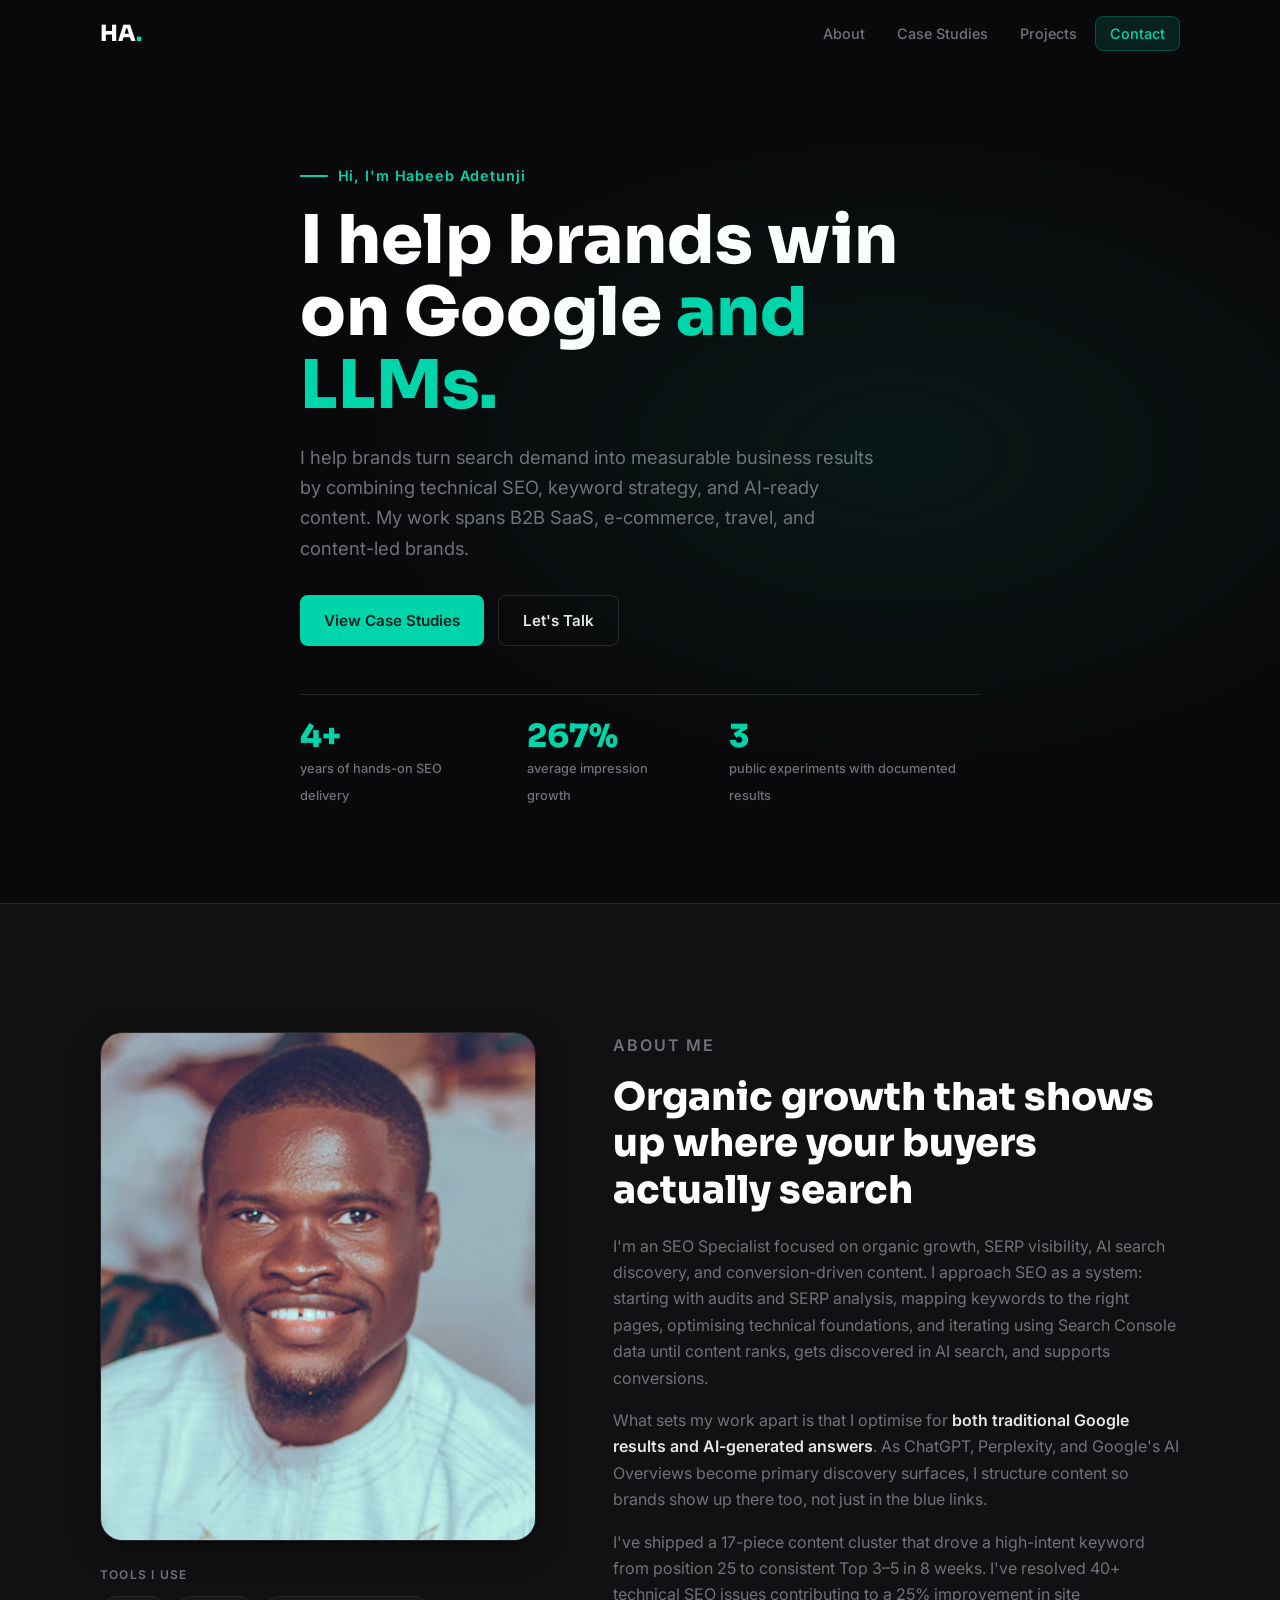
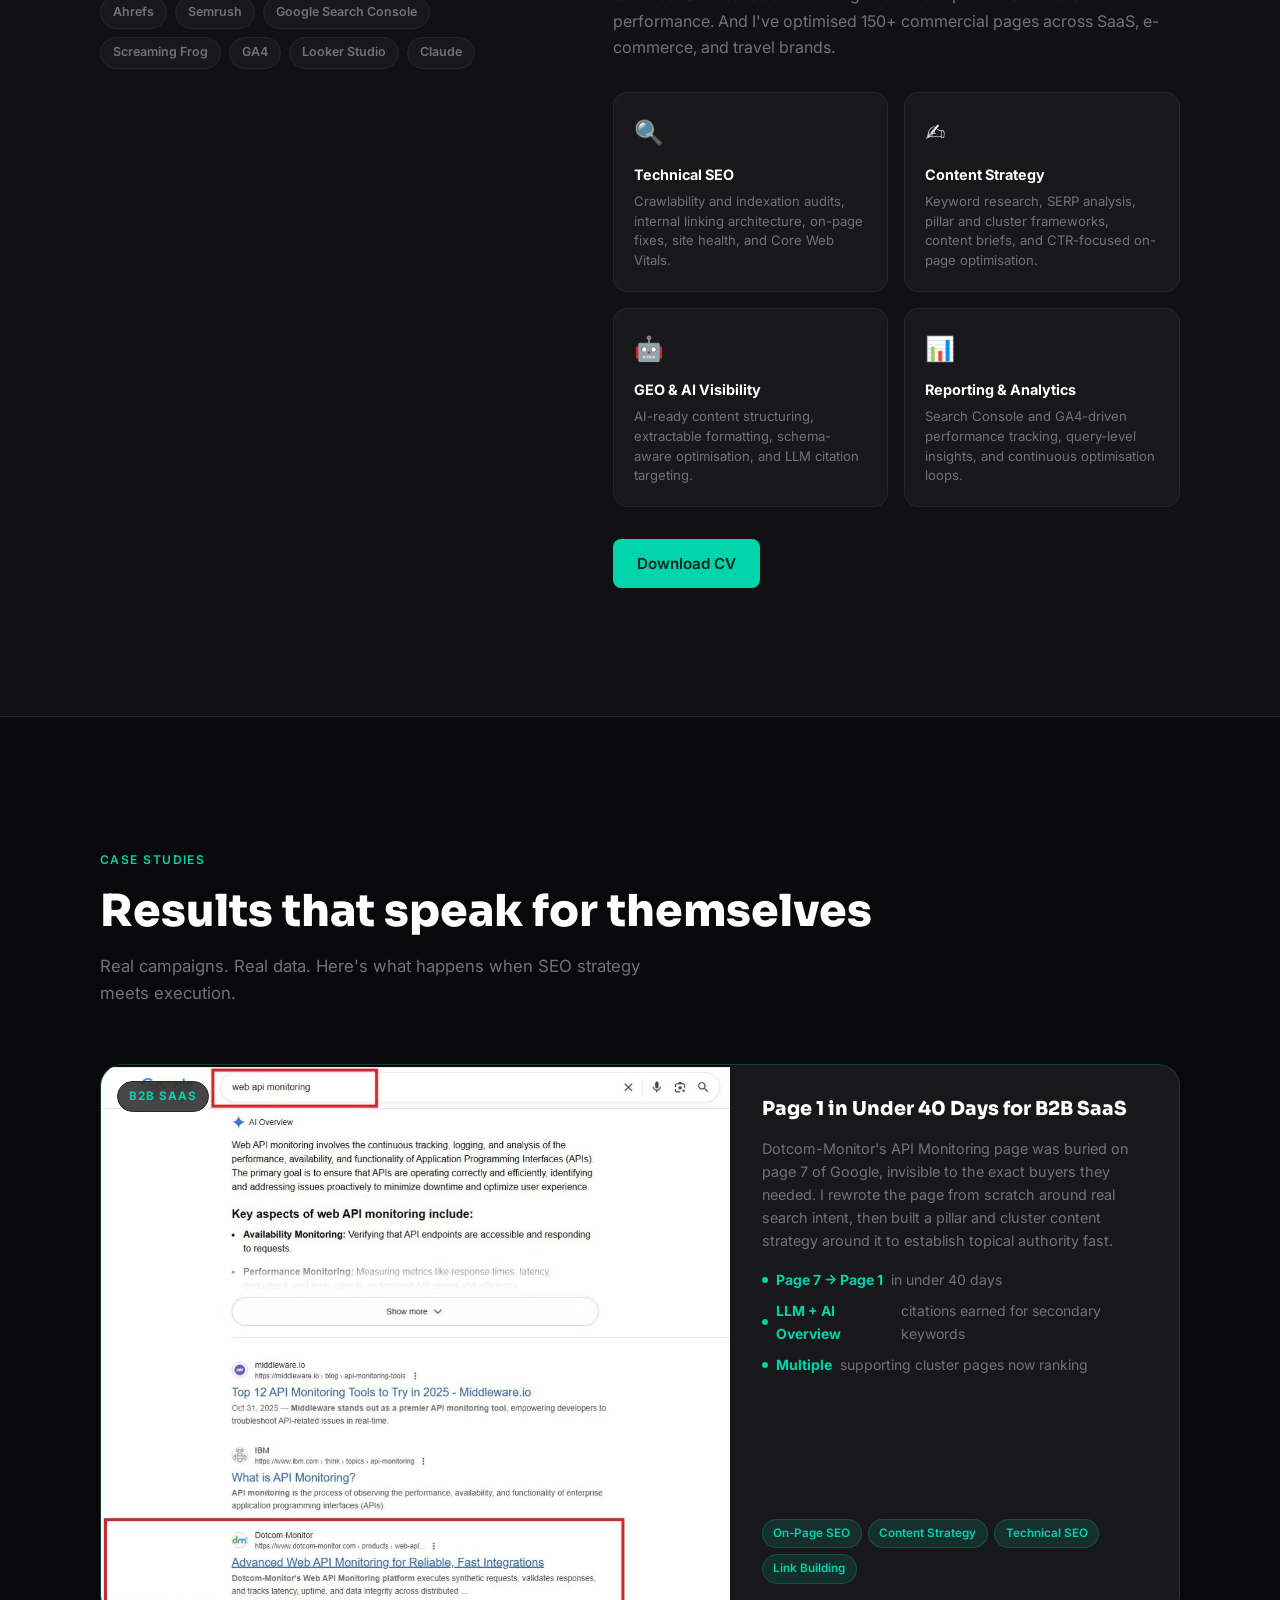
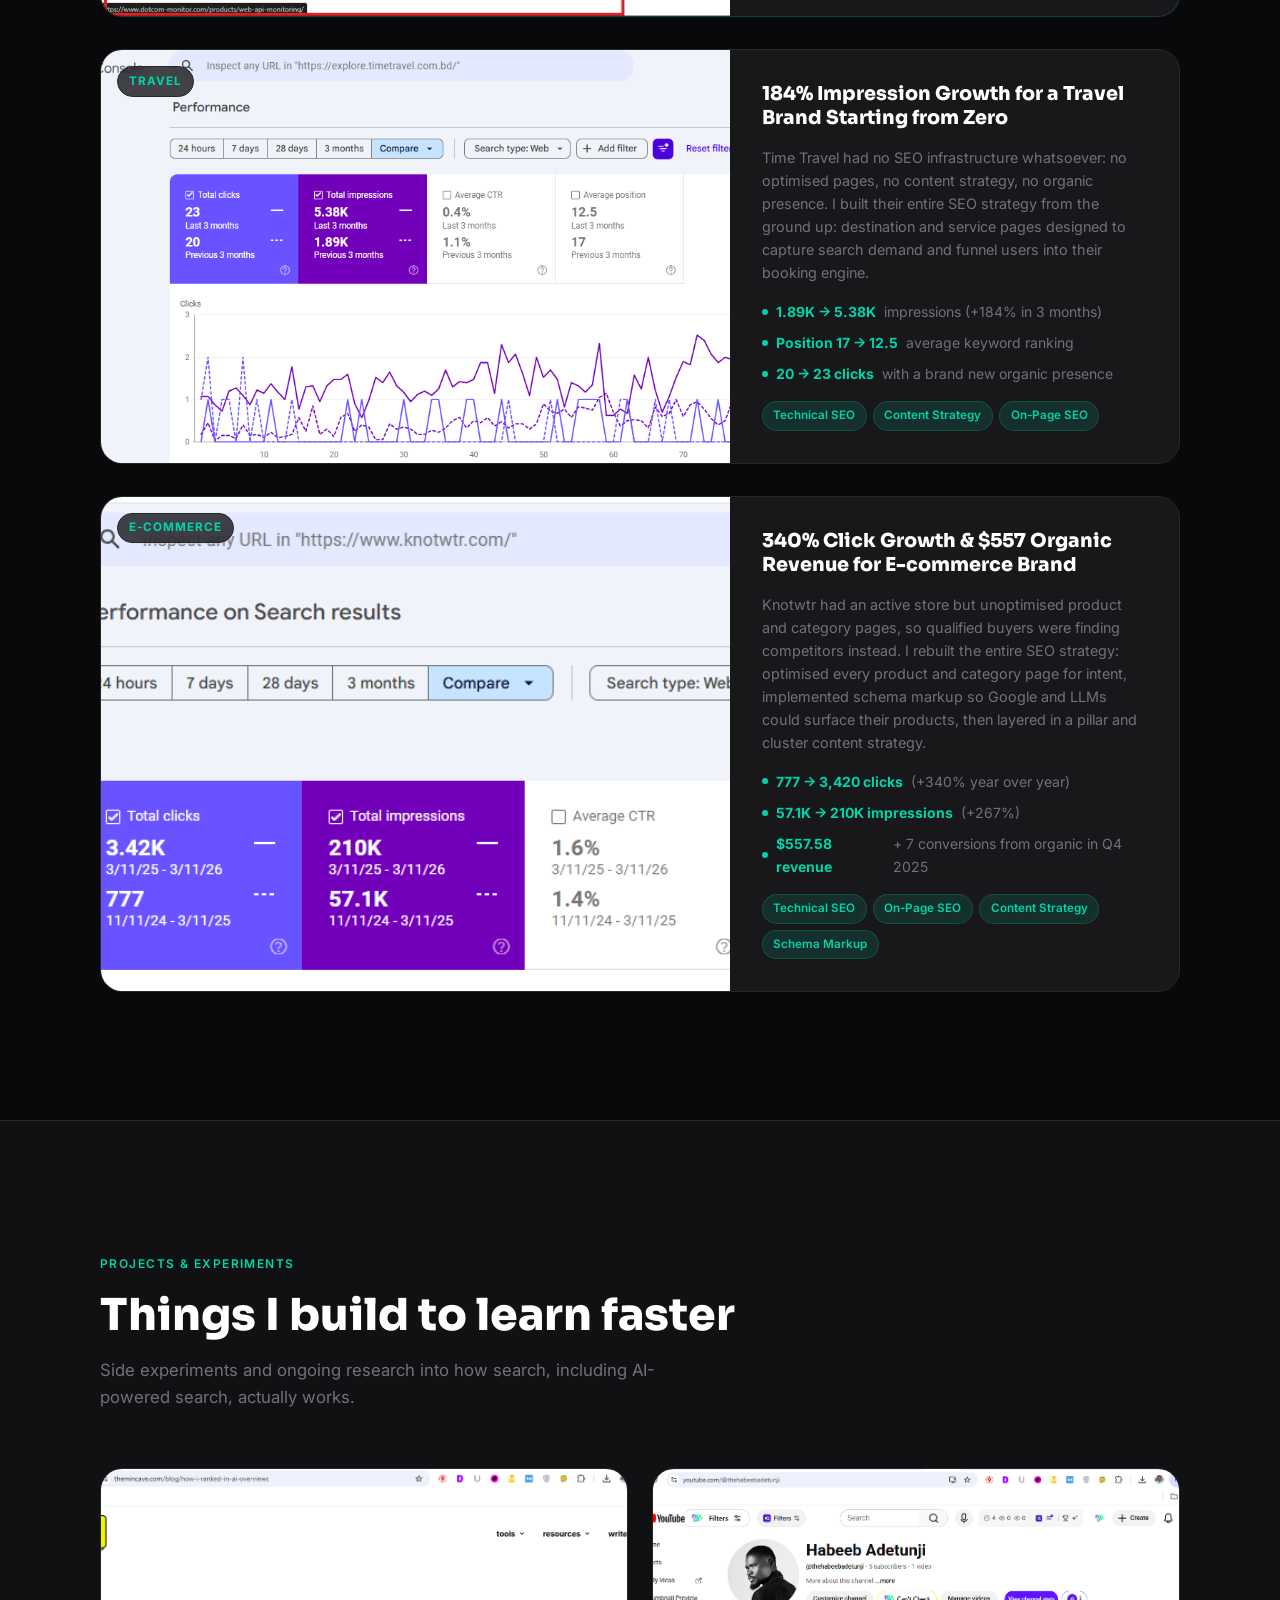
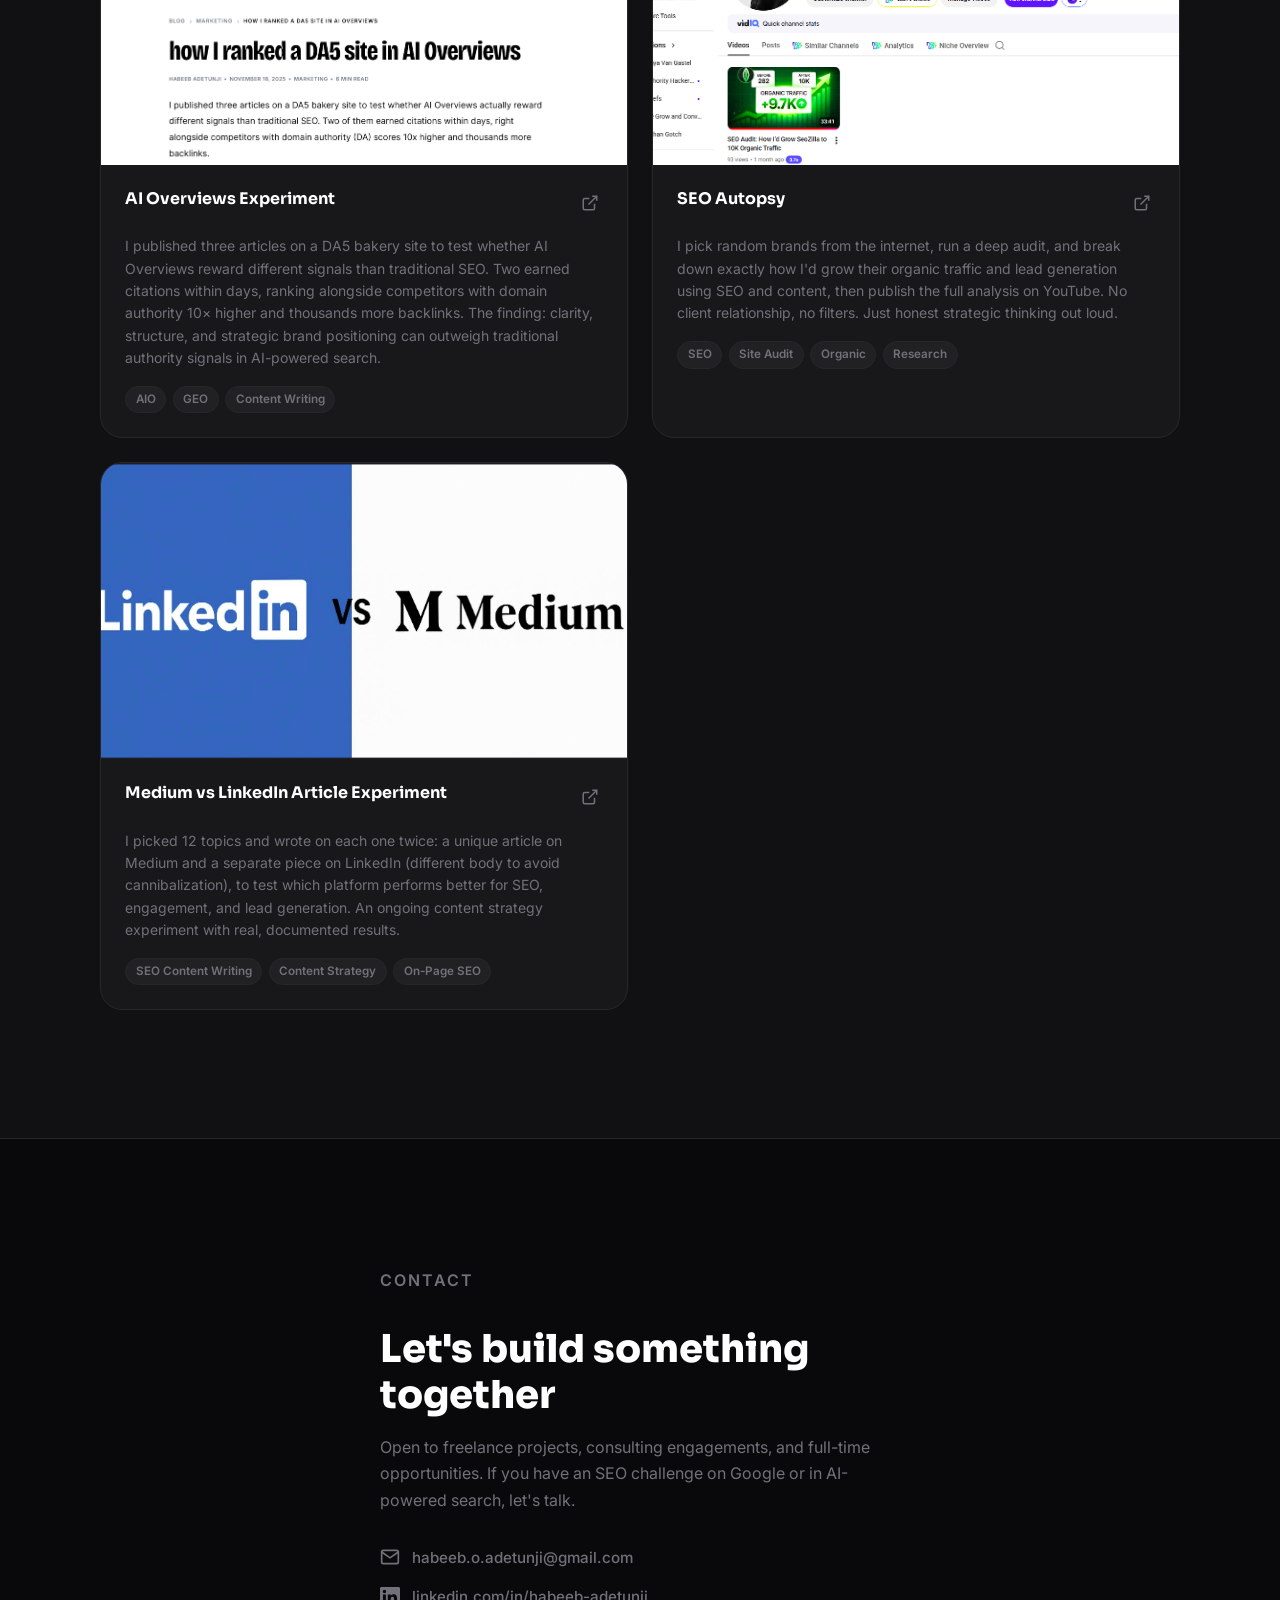
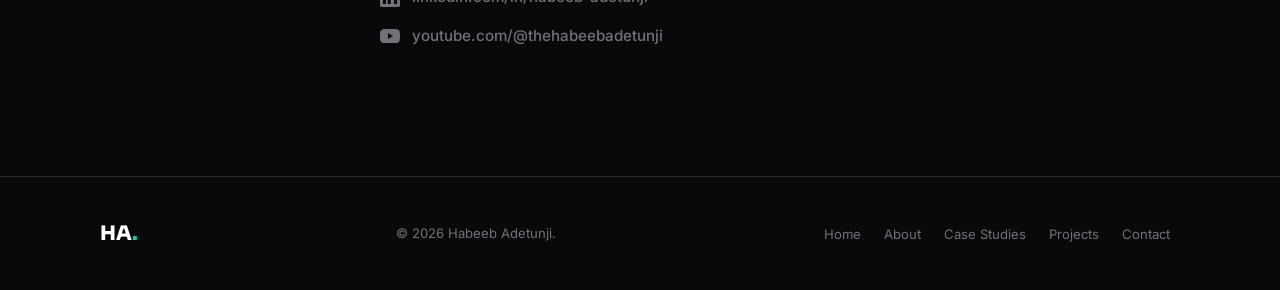
==== commit 3e08923d: "initial site ready for launch Co-Authored-By: Claude Sonnet 4.6 <noreply@anthropic.com>" ====
--- a/index.html
+++ b/index.html
@@ -5,23 +5,23 @@
   <meta name="viewport" content="width=device-width, initial-scale=1.0" />
 
   <!-- Primary SEO -->
-  <title>Olatunde | SEO Strategist & Growth Specialist</title>
-  <meta name="description" content="SEO strategist helping brands grow organic traffic and revenue. View case studies, projects, and results." />
-  <meta name="author" content="Olatunde" />
+  <title>Habeeb Adetunji | SEO Specialist</title>
+  <meta name="description" content="SEO Specialist helping SaaS brands win on Google and LLMs. Real results: page 1 in under 40 days, 267% impression growth, 340% click growth." />
+  <meta name="author" content="Habeeb Adetunji" />
   <meta name="robots" content="index, follow" />
-  <link rel="canonical" href="https://yourusername.netlify.app/" />
-
-  <!-- Open Graph (LinkedIn, Slack, WhatsApp previews) -->
+  <link rel="canonical" href="https://habeebadetunji.netlify.app/" />
+
+  <!-- Open Graph -->
   <meta property="og:type" content="website" />
-  <meta property="og:title" content="Olatunde | SEO Strategist & Growth Specialist" />
-  <meta property="og:description" content="SEO strategist helping brands grow organic traffic and revenue. View case studies, projects, and results." />
-  <meta property="og:url" content="https://yourusername.netlify.app/" />
+  <meta property="og:title" content="Habeeb Adetunji | SEO Specialist" />
+  <meta property="og:description" content="SEO Specialist helping SaaS brands win on Google and LLMs. Page 1 rankings in under 40 days." />
+  <meta property="og:url" content="https://habeebadetunji.netlify.app/" />
   <meta property="og:image" content="images/og-cover.jpg" />
 
   <!-- Twitter Card -->
   <meta name="twitter:card" content="summary_large_image" />
-  <meta name="twitter:title" content="Olatunde | SEO Strategist" />
-  <meta name="twitter:description" content="SEO strategist helping brands grow organic traffic and revenue." />
+  <meta name="twitter:title" content="Habeeb Adetunji | SEO Specialist" />
+  <meta name="twitter:description" content="SEO Specialist helping SaaS brands win on Google and LLMs." />
   <meta name="twitter:image" content="images/og-cover.jpg" />
 
   <!-- Schema.org structured data -->
@@ -29,14 +29,16 @@
   {
     "@context": "https://schema.org",
     "@type": "Person",
-    "name": "Olatunde",
-    "jobTitle": "SEO Strategist",
-    "description": "SEO strategist helping brands grow organic traffic and revenue.",
-    "url": "https://yourusername.netlify.app/",
-    "image": "https://yourusername.netlify.app/images/profile.jpg",
+    "name": "Habeeb Adetunji",
+    "jobTitle": "SEO Specialist",
+    "description": "SEO Specialist helping SaaS brands grow organic traffic and win on Google and LLMs.",
+    "url": "https://habeebadetunji.netlify.app/",
+    "email": "habeeb.o.adetunji@gmail.com",
+    "image": "https://habeebadetunji.netlify.app/images/habeeb-adetunji.jpg",
     "sameAs": [
-      "https://linkedin.com/in/yourprofile",
-      "https://twitter.com/yourhandle"
+      "https://www.linkedin.com/in/habeeb-adetunji/",
+      "https://www.youtube.com/@thehabeebadetunji",
+      "https://medium.com/@habeeb.o.adetunji"
     ]
   }
   </script>
@@ -53,7 +55,7 @@
   ============================================================ -->
   <header class="site-header" id="site-header">
     <nav class="nav container" aria-label="Main navigation">
-      <a href="#home" class="nav-logo">OA<span class="accent">.</span></a>
+      <a href="#home" class="nav-logo">HA<span class="accent">.</span></a>
       <button class="nav-toggle" id="nav-toggle" aria-label="Toggle navigation" aria-expanded="false">
         <span></span><span></span><span></span>
       </button>
@@ -74,41 +76,26 @@
     <section class="hero" id="home" aria-label="Introduction">
       <div class="container hero-inner">
         <div class="hero-text">
-          <p class="hero-eyebrow">Hi, I'm Olatunde</p>
-          <h1 class="hero-headline">I help brands win on&nbsp;<span class="accent">Google.</span></h1>
-          <p class="hero-sub">SEO Strategist specialising in technical SEO, content strategy, and organic growth. I turn search data into revenue.</p>
+          <p class="hero-eyebrow">Hi, I'm Habeeb Adetunji</p>
+          <h1 class="hero-headline">I help brands win on Google <span class="accent">and LLMs.</span></h1>
+          <p class="hero-sub">I help brands turn search demand into measurable business results by combining technical SEO, keyword strategy, and AI-ready content. My work spans B2B SaaS, e-commerce, travel, and content-led brands.</p>
           <div class="hero-actions">
             <a href="#case-studies" class="btn btn-primary">View Case Studies</a>
             <a href="#contact" class="btn btn-ghost">Let's Talk</a>
           </div>
           <div class="hero-stats">
             <div class="stat">
-              <strong>3×</strong>
-              <span>Avg. traffic growth</span>
+              <strong>4+</strong>
+              <span>years of hands-on SEO delivery</span>
             </div>
             <div class="stat">
-              <strong>50+</strong>
-              <span>Projects delivered</span>
+              <strong>267%</strong>
+              <span>average impression growth</span>
             </div>
             <div class="stat">
-              <strong>#1</strong>
-              <span>Rankings achieved</span>
-            </div>
-          </div>
-        </div>
-        <div class="hero-image-wrap">
-          <!-- Replace src with your own photo -->
-          <img
-            src="images/profile.jpg"
-            alt="Olatunde — SEO Strategist"
-            class="hero-photo"
-            width="420"
-            height="500"
-            loading="eager"
-          />
-          <div class="hero-badge">
-            <svg width="20" height="20" viewBox="0 0 24 24" fill="none" stroke="currentColor" stroke-width="2.5" aria-hidden="true"><polyline points="22 7 13.5 15.5 8.5 10.5 2 17"/><polyline points="16 7 22 7 22 13"/></svg>
-            <span>Organic growth specialist</span>
+              <strong>3</strong>
+              <span>public experiments with documented results</span>
+            </div>
           </div>
         </div>
       </div>
@@ -121,10 +108,9 @@
       <div class="container about-grid">
         <div class="about-image-col">
           <div class="about-img-frame">
-            <!-- Replace with a secondary photo or keep the same profile photo -->
             <img
-              src="images/about.jpg"
-              alt="Olatunde working on SEO strategy"
+              src="images/habeeb-adetunji.jpg"
+              alt="Habeeb Adetunji, SEO Specialist"
               width="480"
               height="560"
               loading="lazy"
@@ -139,39 +125,39 @@
               <span>Screaming Frog</span>
               <span>GA4</span>
               <span>Looker Studio</span>
-              <span>Notion</span>
-              <span>Python</span>
+              <span>Claude</span>
             </div>
           </div>
         </div>
         <div class="about-content">
           <p class="section-label">About Me</p>
-          <h2>Turning search intent into business results</h2>
-          <p>I'm an SEO strategist with a deep obsession for how search engines work and, more importantly, how people use them. I combine technical expertise with content strategy to build sustainable organic growth pipelines.</p>
-          <p>My background spans <strong>technical SEO audits</strong>, <strong>content-led growth</strong>, <strong>link building</strong>, and <strong>international SEO</strong>. I've worked with startups, scale-ups, and established brands — every engagement starts with data and ends with results you can actually see in Search Console.</p>
+          <h2>Organic growth that shows up where your buyers actually search</h2>
+          <p>I'm an SEO Specialist focused on organic growth, SERP visibility, AI search discovery, and conversion-driven content. I approach SEO as a system: starting with audits and SERP analysis, mapping keywords to the right pages, optimising technical foundations, and iterating using Search Console data until content ranks, gets discovered in AI search, and supports conversions.</p>
+          <p>What sets my work apart is that I optimise for <strong>both traditional Google results and AI-generated answers</strong>. As ChatGPT, Perplexity, and Google's AI Overviews become primary discovery surfaces, I structure content so brands show up there too, not just in the blue links.</p>
+          <p>I've shipped a 17-piece content cluster that drove a high-intent keyword from position 25 to consistent Top 3–5 in 8 weeks. I've resolved 40+ technical SEO issues contributing to a 25% improvement in site performance. And I've optimised 150+ commercial pages across SaaS, e-commerce, and travel brands.</p>
           <div class="skills-grid">
             <div class="skill-item">
               <div class="skill-icon" aria-hidden="true">🔍</div>
               <h3>Technical SEO</h3>
-              <p>Crawl optimisation, Core Web Vitals, schema markup, log file analysis.</p>
+              <p>Crawlability and indexation audits, internal linking architecture, on-page fixes, site health, and Core Web Vitals.</p>
             </div>
             <div class="skill-item">
               <div class="skill-icon" aria-hidden="true">✍️</div>
               <h3>Content Strategy</h3>
-              <p>Topical authority mapping, keyword clustering, editorial calendars.</p>
+              <p>Keyword research, SERP analysis, pillar and cluster frameworks, content briefs, and CTR-focused on-page optimisation.</p>
             </div>
             <div class="skill-item">
-              <div class="skill-icon" aria-hidden="true">🔗</div>
-              <h3>Link Building</h3>
-              <p>Digital PR, HARO outreach, skyscraper campaigns, niche edits.</p>
+              <div class="skill-icon" aria-hidden="true">🤖</div>
+              <h3>GEO &amp; AI Visibility</h3>
+              <p>AI-ready content structuring, extractable formatting, schema-aware optimisation, and LLM citation targeting.</p>
             </div>
             <div class="skill-item">
               <div class="skill-icon" aria-hidden="true">📊</div>
-              <h3>Analytics & Reporting</h3>
-              <p>GA4, Search Console, Looker Studio dashboards, ROI attribution.</p>
+              <h3>Reporting &amp; Analytics</h3>
+              <p>Search Console and GA4-driven performance tracking, query-level insights, and continuous optimisation loops.</p>
             </div>
           </div>
-          <a href="files/olatunde-cv.pdf" class="btn btn-primary" download>Download CV</a>
+          <a href="files/habeeb-adetunji-seo-cv.pdf" class="btn btn-primary" download="habeeb-adetunji-seo-cv.pdf">Download CV</a>
         </div>
       </div>
     </section>
@@ -183,46 +169,75 @@
       <div class="container">
         <p class="section-label">Case Studies</p>
         <h2 class="section-title">Results that speak for themselves</h2>
-        <p class="section-sub">Real campaigns, real data. Names anonymised where required by NDA.</p>
+        <p class="section-sub">Real campaigns. Real data. Here's what happens when SEO strategy meets execution.</p>
 
         <div class="cases-grid">
 
-          <!-- Case Study 1 -->
+          <!-- Case Study 1: Dotcom-Monitor -->
           <article class="case-card case-card--featured" itemscope itemtype="https://schema.org/CreativeWork">
             <div class="case-image">
-              <!-- Replace with a screenshot of your GSC / Ahrefs results -->
-              <img
-                src="images/case-study-1.jpg"
-                alt="Google Search Console screenshot showing 312% organic traffic increase for SaaS client"
+              <img
+                src="images/case-study-dotcom.jpeg"
+                alt="Search Console screenshot showing Dotcom-Monitor API Monitoring page moving from page 7 to page 1 in under 40 days"
                 itemprop="image"
                 loading="lazy"
                 width="700"
                 height="400"
               />
-              <span class="case-tag">SaaS</span>
+              <span class="case-tag">B2B SaaS</span>
             </div>
             <div class="case-body">
-              <h3 itemprop="name">312% Organic Traffic Growth for B2B SaaS</h3>
-              <p itemprop="description">Inherited a technically broken site with cannibalized keywords and zero topical authority. Rebuilt the content architecture, resolved 1,200+ crawl errors, and executed a 6-month link-building sprint.</p>
+              <h3 itemprop="name">Page 1 in Under 40 Days for B2B SaaS</h3>
+              <p itemprop="description">Dotcom-Monitor's API Monitoring page was buried on page 7 of Google, invisible to the exact buyers they needed. I rewrote the page from scratch around real search intent, then built a pillar and cluster content strategy around it to establish topical authority fast.</p>
               <ul class="case-results">
-                <li><strong>+312%</strong> organic sessions (6 months)</li>
-                <li><strong>47 → 8</strong> average keyword position</li>
-                <li><strong>$180k</strong> attributed pipeline from organic</li>
+                <li><strong>Page 7 → Page 1</strong> in under 40 days</li>
+                <li><strong>LLM + AI Overview</strong> citations earned for secondary keywords</li>
+                <li><strong>Multiple</strong> supporting cluster pages now ranking</li>
+              </ul>
+              <div class="case-chips">
+                <span>On-Page SEO</span>
+                <span>Content Strategy</span>
+                <span>Technical SEO</span>
+                <span>Link Building</span>
+              </div>
+            </div>
+          </article>
+
+          <!-- Case Study 2: Time Travel -->
+          <article class="case-card" itemscope itemtype="https://schema.org/CreativeWork">
+            <div class="case-image">
+              <img
+                src="images/case-study-timetravel.png"
+                alt="Google Search Console screenshot showing Time Travel's impressions growing 184% from 1.89K to 5.38K over 3 months"
+                itemprop="image"
+                loading="lazy"
+                width="700"
+                height="400"
+              />
+              <span class="case-tag">Travel</span>
+            </div>
+            <div class="case-body">
+              <h3 itemprop="name">184% Impression Growth for a Travel Brand Starting from Zero</h3>
+              <p itemprop="description">Time Travel had no SEO infrastructure whatsoever: no optimised pages, no content strategy, no organic presence. I built their entire SEO strategy from the ground up: destination and service pages designed to capture search demand and funnel users into their booking engine.</p>
+              <ul class="case-results">
+                <li><strong>1.89K → 5.38K</strong> impressions (+184% in 3 months)</li>
+                <li><strong>Position 17 → 12.5</strong> average keyword ranking</li>
+                <li><strong>20 → 23 clicks</strong> with a brand new organic presence</li>
               </ul>
               <div class="case-chips">
                 <span>Technical SEO</span>
                 <span>Content Strategy</span>
-                <span>Link Building</span>
-              </div>
-            </div>
-          </article>
-
-          <!-- Case Study 2 -->
+                <span>On-Page SEO</span>
+              </div>
+            </div>
+          </article>
+
+          <!-- Case Study 3: Knotwtr -->
           <article class="case-card" itemscope itemtype="https://schema.org/CreativeWork">
             <div class="case-image">
               <img
-                src="images/case-study-2.jpg"
-                alt="Ahrefs dashboard showing domain rating growth from 12 to 58 for e-commerce brand"
+                src="images/case-study-knotwtr.png"
+                alt="Google Search Console data showing Knotwtr's clicks growing 340% from 777 to 3,420 year over year"
                 itemprop="image"
                 loading="lazy"
                 width="700"
@@ -231,46 +246,18 @@
               <span class="case-tag">E-commerce</span>
             </div>
             <div class="case-body">
-              <h3 itemprop="name">DR 12 → 58: E-Commerce Authority in 12 Months</h3>
-              <p itemprop="description">Designed and executed a digital PR + content strategy for a DTC fashion brand. Created data-led stories that earned coverage in national press and industry publications.</p>
+              <h3 itemprop="name">340% Click Growth &amp; $557 Organic Revenue for E-commerce Brand</h3>
+              <p itemprop="description">Knotwtr had an active store but unoptimised product and category pages, so qualified buyers were finding competitors instead. I rebuilt the entire SEO strategy: optimised every product and category page for intent, implemented schema markup so Google and LLMs could surface their products, then layered in a pillar and cluster content strategy.</p>
               <ul class="case-results">
-                <li><strong>DR 12 → 58</strong> in 12 months</li>
-                <li><strong>240+</strong> referring domains earned</li>
-                <li><strong>+89%</strong> non-branded organic clicks</li>
+                <li><strong>777 → 3,420 clicks</strong> (+340% year over year)</li>
+                <li><strong>57.1K → 210K impressions</strong> (+267%)</li>
+                <li><strong>$557.58 revenue</strong> + 7 conversions from organic in Q4 2025</li>
               </ul>
               <div class="case-chips">
-                <span>Digital PR</span>
-                <span>Link Building</span>
-                <span>E-commerce SEO</span>
-              </div>
-            </div>
-          </article>
-
-          <!-- Case Study 3 -->
-          <article class="case-card" itemscope itemtype="https://schema.org/CreativeWork">
-            <div class="case-image">
-              <img
-                src="images/case-study-3.jpg"
-                alt="Google Search Console screenshot showing local SEO performance improvements for law firm"
-                itemprop="image"
-                loading="lazy"
-                width="700"
-                height="400"
-              />
-              <span class="case-tag">Local SEO</span>
-            </div>
-            <div class="case-body">
-              <h3 itemprop="name">Local Domination for Multi-Location Law Firm</h3>
-              <p itemprop="description">Audited and restructured the site's local landing pages, implemented LocalBusiness schema, and consolidated Google Business Profiles across 14 locations.</p>
-              <ul class="case-results">
-                <li><strong>Top 3 Maps pack</strong> for 9 out of 14 locations</li>
-                <li><strong>+210%</strong> "near me" impressions</li>
-                <li><strong>+65%</strong> phone call conversions from organic</li>
-              </ul>
-              <div class="case-chips">
-                <span>Local SEO</span>
+                <span>Technical SEO</span>
+                <span>On-Page SEO</span>
+                <span>Content Strategy</span>
                 <span>Schema Markup</span>
-                <span>GBP Optimisation</span>
               </div>
             </div>
           </article>
@@ -284,17 +271,18 @@
     ============================================================ -->
     <section class="section projects" id="projects" aria-label="Personal projects and experiments">
       <div class="container">
-        <p class="section-label">Projects & Experiments</p>
+        <p class="section-label">Projects &amp; Experiments</p>
         <h2 class="section-title">Things I build to learn faster</h2>
-        <p class="section-sub">Side projects, SEO experiments, and tools I've built or contributed to.</p>
+        <p class="section-sub">Side experiments and ongoing research into how search, including AI-powered search, actually works.</p>
 
         <div class="projects-grid">
 
+          <!-- Project 1: AI Overviews Experiment -->
           <article class="project-card">
             <div class="project-image">
               <img
-                src="images/project-1.jpg"
-                alt="Screenshot of SEO audit automation tool dashboard"
+                src="images/ai-overviews-experiment.png"
+                alt="Screenshot showing AI Overview citations earned for a DA5 bakery site alongside competitors with 10x higher domain authority"
                 loading="lazy"
                 width="480"
                 height="280"
@@ -302,23 +290,24 @@
             </div>
             <div class="project-body">
               <div class="project-header">
-                <h3>SEO Audit Automation Script</h3>
-                <a href="https://github.com/yourusername/seo-audit-tool" target="_blank" rel="noopener noreferrer" class="project-link" aria-label="View SEO Audit Automation on GitHub">
+                <h3>AI Overviews Experiment</h3>
+                <a href="https://themincave.com/blog/how-i-ranked-in-ai-overviews" target="_blank" rel="noopener noreferrer" class="project-link" aria-label="Read the AI Overviews experiment write-up">
                   <svg width="18" height="18" viewBox="0 0 24 24" fill="none" stroke="currentColor" stroke-width="2" aria-hidden="true"><path d="M18 13v6a2 2 0 0 1-2 2H5a2 2 0 0 1-2-2V8a2 2 0 0 1 2-2h6"/><polyline points="15 3 21 3 21 9"/><line x1="10" y1="14" x2="21" y2="3"/></svg>
                 </a>
               </div>
-              <p>Python script that pulls data from GSC + Ahrefs API and generates a prioritised audit report. Saves ~4 hours per client onboarding.</p>
+              <p>I published three articles on a DA5 bakery site to test whether AI Overviews reward different signals than traditional SEO. Two earned citations within days, ranking alongside competitors with domain authority 10× higher and thousands more backlinks. The finding: clarity, structure, and strategic brand positioning can outweigh traditional authority signals in AI-powered search.</p>
               <div class="project-chips">
-                <span>Python</span><span>GSC API</span><span>Ahrefs API</span>
-              </div>
-            </div>
-          </article>
-
+                <span>AIO</span><span>GEO</span><span>Content Writing</span>
+              </div>
+            </div>
+          </article>
+
+          <!-- Project 2: SEO Autopsy -->
           <article class="project-card">
             <div class="project-image">
               <img
-                src="images/project-2.jpg"
-                alt="Screenshot of keyword clustering tool results"
+                src="images/seo-autopsy.png"
+                alt="Screenshot of SEO Autopsy YouTube video showing a full site audit breakdown for a random brand"
                 loading="lazy"
                 width="480"
                 height="280"
@@ -326,23 +315,24 @@
             </div>
             <div class="project-body">
               <div class="project-header">
-                <h3>Keyword Clustering Experiment</h3>
-                <a href="https://github.com/yourusername/keyword-clustering" target="_blank" rel="noopener noreferrer" class="project-link" aria-label="View Keyword Clustering Experiment on GitHub">
+                <h3>SEO Autopsy</h3>
+                <a href="https://www.youtube.com/@thehabeebadetunji" target="_blank" rel="noopener noreferrer" class="project-link" aria-label="Watch SEO Autopsy on YouTube">
                   <svg width="18" height="18" viewBox="0 0 24 24" fill="none" stroke="currentColor" stroke-width="2" aria-hidden="true"><path d="M18 13v6a2 2 0 0 1-2 2H5a2 2 0 0 1-2-2V8a2 2 0 0 1 2-2h6"/><polyline points="15 3 21 3 21 9"/><line x1="10" y1="14" x2="21" y2="3"/></svg>
                 </a>
               </div>
-              <p>Tested three keyword clustering methods (SERP-based, semantic, TF-IDF) against each other to find the most accurate one for content planning at scale.</p>
+              <p>I pick random brands from the internet, run a deep audit, and break down exactly how I'd grow their organic traffic and lead generation using SEO and content, then publish the full analysis on YouTube. No client relationship, no filters. Just honest strategic thinking out loud.</p>
               <div class="project-chips">
-                <span>NLP</span><span>Python</span><span>Data Analysis</span>
-              </div>
-            </div>
-          </article>
-
+                <span>SEO</span><span>Site Audit</span><span>Organic</span><span>Research</span>
+              </div>
+            </div>
+          </article>
+
+          <!-- Project 3: Medium vs LinkedIn Experiment -->
           <article class="project-card">
             <div class="project-image">
               <img
-                src="images/project-3.jpg"
-                alt="Screenshot of internal linking dashboard in Looker Studio"
+                src="images/medium-vs-linkedin.png"
+                alt="Side-by-side comparison of article performance data on Medium versus LinkedIn"
                 loading="lazy"
                 width="480"
                 height="280"
@@ -350,38 +340,14 @@
             </div>
             <div class="project-body">
               <div class="project-header">
-                <h3>Internal Linking Tracker (Looker Studio)</h3>
-                <a href="https://github.com/yourusername/internal-link-tracker" target="_blank" rel="noopener noreferrer" class="project-link" aria-label="View Internal Linking Tracker on GitHub">
+                <h3>Medium vs LinkedIn Article Experiment</h3>
+                <a href="https://medium.com/@habeeb.o.adetunji" target="_blank" rel="noopener noreferrer" class="project-link" aria-label="Read the experiment on Medium">
                   <svg width="18" height="18" viewBox="0 0 24 24" fill="none" stroke="currentColor" stroke-width="2" aria-hidden="true"><path d="M18 13v6a2 2 0 0 1-2 2H5a2 2 0 0 1-2-2V8a2 2 0 0 1 2-2h6"/><polyline points="15 3 21 3 21 9"/><line x1="10" y1="14" x2="21" y2="3"/></svg>
                 </a>
               </div>
-              <p>A Looker Studio dashboard connected to Screaming Frog exports that visualises internal link distribution, orphan pages, and PageRank flow.</p>
+              <p>I picked 12 topics and wrote on each one twice: a unique article on Medium and a separate piece on LinkedIn (different body to avoid cannibalization), to test which platform performs better for SEO, engagement, and lead generation. An ongoing content strategy experiment with real, documented results.</p>
               <div class="project-chips">
-                <span>Looker Studio</span><span>Screaming Frog</span><span>Data Viz</span>
-              </div>
-            </div>
-          </article>
-
-          <article class="project-card">
-            <div class="project-image">
-              <img
-                src="images/project-4.jpg"
-                alt="Blog post screenshot about Google algorithm testing methodology"
-                loading="lazy"
-                width="480"
-                height="280"
-              />
-            </div>
-            <div class="project-body">
-              <div class="project-header">
-                <h3>Algorithm Update Impact Study</h3>
-                <a href="https://yourusername.netlify.app/blog/algorithm-study" target="_blank" rel="noopener noreferrer" class="project-link" aria-label="Read the Algorithm Update Study">
-                  <svg width="18" height="18" viewBox="0 0 24 24" fill="none" stroke="currentColor" stroke-width="2" aria-hidden="true"><path d="M18 13v6a2 2 0 0 1-2 2H5a2 2 0 0 1-2-2V8a2 2 0 0 1 2-2h6"/><polyline points="15 3 21 3 21 9"/><line x1="10" y1="14" x2="21" y2="3"/></svg>
-                </a>
-              </div>
-              <p>Analysed 200 sites across 5 niches through three consecutive Google core updates. Published findings on recovery patterns, E-E-A-T signals, and content quality markers.</p>
-              <div class="project-chips">
-                <span>Research</span><span>Algorithm Analysis</span><span>E-E-A-T</span>
+                <span>SEO Content Writing</span><span>Content Strategy</span><span>On-Page SEO</span>
               </div>
             </div>
           </article>
@@ -398,54 +364,28 @@
         <div class="contact-text">
           <p class="section-label">Contact</p>
           <h2>Let's build something together</h2>
-          <p>Open to freelance projects, consulting engagements, and full-time opportunities. If you have an SEO challenge, let's talk.</p>
+          <p>Open to freelance projects, consulting engagements, and full-time opportunities. If you have an SEO challenge on Google or in AI-powered search, let's talk.</p>
           <ul class="contact-links" role="list">
             <li>
-              <a href="mailto:hello@youremail.com" class="contact-link">
+              <a href="mailto:habeeb.o.adetunji@gmail.com" class="contact-link">
                 <svg width="20" height="20" viewBox="0 0 24 24" fill="none" stroke="currentColor" stroke-width="2" aria-hidden="true"><path d="M4 4h16c1.1 0 2 .9 2 2v12c0 1.1-.9 2-2 2H4c-1.1 0-2-.9-2-2V6c0-1.1.9-2 2-2z"/><polyline points="22,6 12,13 2,6"/></svg>
-                hello@youremail.com
+                habeeb.o.adetunji@gmail.com
               </a>
             </li>
             <li>
-              <a href="https://linkedin.com/in/yourprofile" target="_blank" rel="noopener noreferrer" class="contact-link">
+              <a href="https://www.linkedin.com/in/habeeb-adetunji/" target="_blank" rel="noopener noreferrer" class="contact-link">
                 <svg width="20" height="20" viewBox="0 0 24 24" fill="currentColor" aria-hidden="true"><path d="M20.447 20.452h-3.554v-5.569c0-1.328-.027-3.037-1.852-3.037-1.853 0-2.136 1.445-2.136 2.939v5.667H9.351V9h3.414v1.561h.046c.477-.9 1.637-1.85 3.37-1.85 3.601 0 4.267 2.37 4.267 5.455v6.286zM5.337 7.433a2.062 2.062 0 0 1-2.063-2.065 2.064 2.064 0 1 1 2.063 2.065zm1.782 13.019H3.555V9h3.564v11.452zM22.225 0H1.771C.792 0 0 .774 0 1.729v20.542C0 23.227.792 24 1.771 24h20.451C23.2 24 24 23.227 24 22.271V1.729C24 .774 23.2 0 22.222 0h.003z"/></svg>
-                linkedin.com/in/yourprofile
+                linkedin.com/in/habeeb-adetunji
               </a>
             </li>
             <li>
-              <a href="https://twitter.com/yourhandle" target="_blank" rel="noopener noreferrer" class="contact-link">
-                <svg width="20" height="20" viewBox="0 0 24 24" fill="currentColor" aria-hidden="true"><path d="M18.244 2.25h3.308l-7.227 8.26 8.502 11.24H16.17l-4.714-6.231-5.401 6.231H2.744l7.737-8.835L1.254 2.25H8.08l4.259 5.632L18.244 2.25zm-1.161 17.52h1.833L7.084 4.126H5.117L17.083 19.77z"/></svg>
-                @yourhandle
+              <a href="https://www.youtube.com/@thehabeebadetunji" target="_blank" rel="noopener noreferrer" class="contact-link">
+                <svg width="20" height="20" viewBox="0 0 24 24" fill="currentColor" aria-hidden="true"><path d="M23.498 6.186a3.016 3.016 0 0 0-2.122-2.136C19.505 3.545 12 3.545 12 3.545s-7.505 0-9.377.505A3.017 3.017 0 0 0 .502 6.186C0 8.07 0 12 0 12s0 3.93.502 5.814a3.016 3.016 0 0 0 2.122 2.136c1.871.505 9.376.505 9.376.505s7.505 0 9.377-.505a3.015 3.015 0 0 0 2.122-2.136C24 15.93 24 12 24 12s0-3.93-.502-5.814zM9.545 15.568V8.432L15.818 12l-6.273 3.568z"/></svg>
+                youtube.com/@thehabeebadetunji
               </a>
             </li>
           </ul>
         </div>
-        <form class="contact-form" id="contact-form" action="https://formspree.io/f/YOUR_FORM_ID" method="POST" novalidate>
-          <div class="form-group">
-            <label for="name">Name</label>
-            <input type="text" id="name" name="name" placeholder="Your name" required autocomplete="name" />
-          </div>
-          <div class="form-group">
-            <label for="email">Email</label>
-            <input type="email" id="email" name="email" placeholder="your@email.com" required autocomplete="email" />
-          </div>
-          <div class="form-group">
-            <label for="subject">Subject</label>
-            <select id="subject" name="subject" required>
-              <option value="" disabled selected>What's this about?</option>
-              <option value="freelance">Freelance project</option>
-              <option value="fulltime">Full-time opportunity</option>
-              <option value="consulting">Consulting</option>
-              <option value="other">Something else</option>
-            </select>
-          </div>
-          <div class="form-group">
-            <label for="message">Message</label>
-            <textarea id="message" name="message" rows="5" placeholder="Tell me about your project or opportunity…" required></textarea>
-          </div>
-          <button type="submit" class="btn btn-primary btn-full">Send Message</button>
-          <p class="form-status" id="form-status" aria-live="polite"></p>
-        </form>
       </div>
     </section>
 
@@ -456,8 +396,8 @@
   ============================================================ -->
   <footer class="site-footer">
     <div class="container footer-inner">
-      <p class="footer-logo">OA<span class="accent">.</span></p>
-      <p class="footer-copy">&copy; <span id="year"></span> Olatunde. Built with semantic HTML, fast CSS, and zero excuses.</p>
+      <p class="footer-logo">HA<span class="accent">.</span></p>
+      <p class="footer-copy">&copy; <span id="year"></span> Habeeb Adetunji.</p>
       <ul class="footer-nav" role="list">
         <li><a href="#home">Home</a></li>
         <li><a href="#about">About</a></li>
--- a/styles.css
+++ b/styles.css
@@ -265,10 +265,7 @@
 }
 
 .hero-inner {
-  display: grid;
-  grid-template-columns: 1fr auto;
-  gap: clamp(2rem, 6vw, 5rem);
-  align-items: center;
+  max-width: 760px;
 }
 
 .hero-eyebrow {
@@ -336,43 +333,6 @@
 }
 
 /* Profile photo */
-.hero-image-wrap {
-  position: relative;
-  flex-shrink: 0;
-}
-
-.hero-photo {
-  width: clamp(240px, 28vw, 380px);
-  height: auto;
-  aspect-ratio: 4/5;
-  object-fit: cover;
-  border-radius: var(--radius-xl);
-  border: 1px solid var(--color-border);
-  box-shadow: var(--shadow-card), var(--shadow-accent);
-}
-
-/* Placeholder style when no image */
-.hero-photo[src="images/profile.jpg"]:not([complete]) {
-  background: var(--color-bg-card);
-}
-
-.hero-badge {
-  position: absolute;
-  bottom: 1.5rem;
-  left: -1.5rem;
-  display: flex;
-  align-items: center;
-  gap: 0.6rem;
-  background: var(--color-bg-card);
-  border: 1px solid var(--color-border);
-  padding: 0.6rem 1rem;
-  border-radius: var(--radius-md);
-  font-size: 0.82rem;
-  font-weight: 600;
-  color: var(--color-accent);
-  box-shadow: var(--shadow-card);
-  backdrop-filter: blur(8px);
-}
 
 /* ============================================================
    ABOUT
@@ -696,10 +656,8 @@
    CONTACT
 ============================================================ */
 .contact-inner {
-  display: grid;
-  grid-template-columns: 1fr 1.1fr;
-  gap: clamp(2.5rem, 6vw, 5rem);
-  align-items: start;
+  max-width: 600px;
+  margin-inline: auto;
 }
 
 .contact-text h2 {
@@ -874,9 +832,6 @@
     width: 100%;
   }
 
-  .contact-inner {
-    grid-template-columns: 1fr;
-  }
 }
 
 /* ============================================================
@@ -902,19 +857,6 @@
   .nav-links.open { display: flex; }
   .nav-links a { width: 100%; padding: 0.875rem 1rem; }
 
-  .hero-inner {
-    grid-template-columns: 1fr;
-  }
-  .hero-image-wrap {
-    order: -1;
-    display: flex;
-    justify-content: center;
-  }
-  .hero-photo {
-    width: clamp(200px, 65vw, 280px);
-    height: auto;
-  }
-  .hero-badge { left: 50%; transform: translateX(-50%); white-space: nowrap; }
   .hero-headline { font-size: clamp(2rem, 8vw, 2.8rem); }
   .hero-stats { flex-wrap: wrap; gap: 1.25rem; }
 
